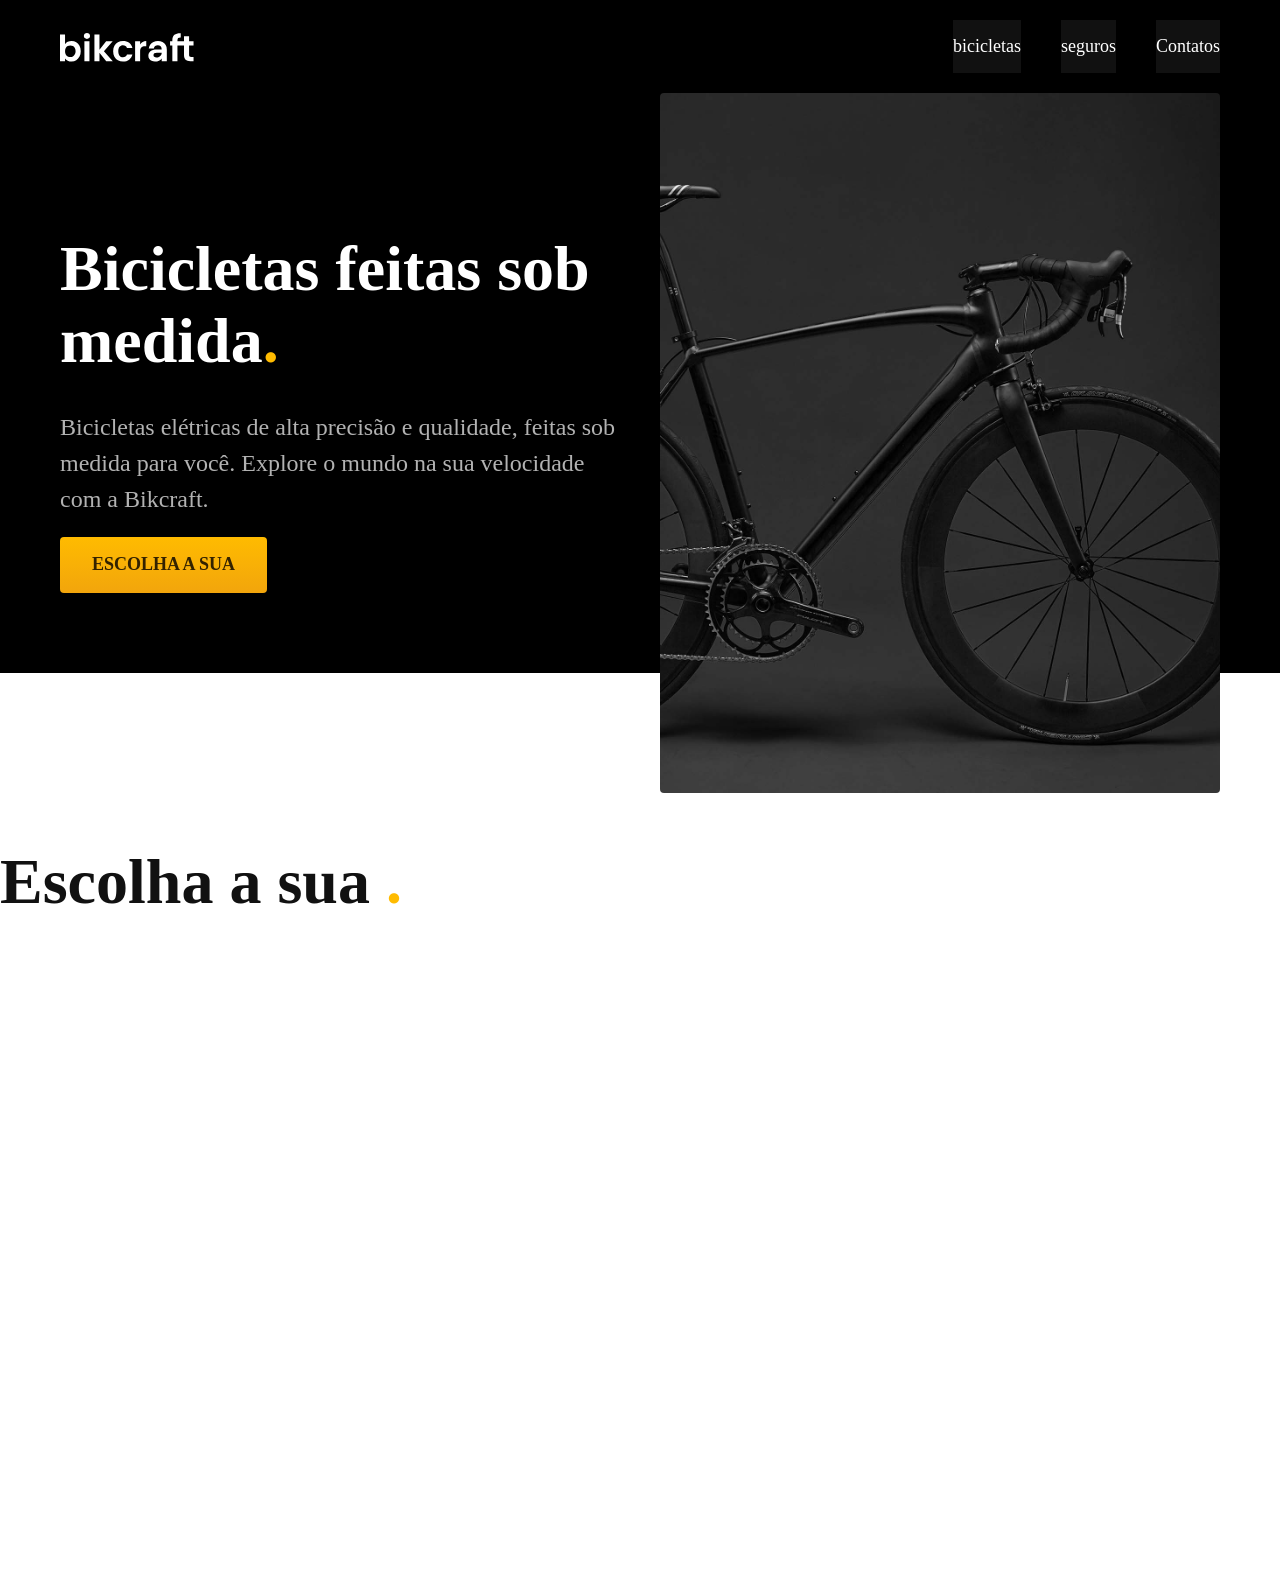
==== HTML&CSS-Completo/index.html @ c4b8f2e1 "adicionando Todas as cores no cores.css" ====
<!DOCTYPE html>
<html lang="en">

<head>
  <meta charset="UTF-8">
  <meta http-equiv="X-UA-Compatible" content="IE=edge">
  <meta name="viewport" content="width=device-width, initial-scale=1.0">


  <link rel="stylesheet" href="./Css/style.css">


  <!-- <link rel="preconnect" href="https://fonts.googleapis.com">
  <link rel="preconnect" href="https://fonts.gstatic.com" crossorigin>
  <link href="https://fonts.googleapis.com/css2?family=Poppins:wght@400;600&family=Roboto:wght@400;500&display=swap" rel="stylesheet"> -->

  <title>Bickraft</title>

</head>

<body>
  <header class="header-bg">
    <div class="header">
      <a href="./">
        <img src="./img/bikcraft.svg" alt="Bickraft">
      </a>
      <nav aria-label="primaria">
        <ul class="header-menu cor-0">
          <li><a href="./bicicletas.html">bicicletas</a></li>
          <li><a href="./seguros.html">seguros</a></li>
          <li><a href="./contato.html">Contatos</a></li>
        </ul>
      </nav>
    </div>
  </header>

  <main class="introducao-bg">
    <div class="introducao">
      <div class="introducao-conteudo">
        <h1 class="texto-grande cor-0">Bicicletas feitas sob medida<span class="cor-p1">.</span></h1>
        <p class="texto-medio cor-5">Bicicletas elétricas de alta precisão e qualidade, feitas sob medida para você. Explore o mundo na sua velocidade com a Bikcraft.</p>
        <a class="botao" href="./bicicletas.html"> Escolha a sua</a>
      </div>
      <div>
        <img src="./img/fotos/introducao.jpg" alt="bicicleta elétrica preta.">
      </div>
    </div>

  </main>

  <h2 class="texto-grande">Escolha a sua <span class="cor-p1">.</span></h2>
</body>

</html>
---- HTML&CSS-Completo/Css/style.css ----
@import "./global/global.css";
@import "./ultilidades/tipografia.css";
@import "./ultilidades/cores.css";


          /* header  */
@import "./global/header.css";

          /* ultilidade  */
@import "./ultilidades/componentes.css";

            /* home */
@import "./home/introducao.css";
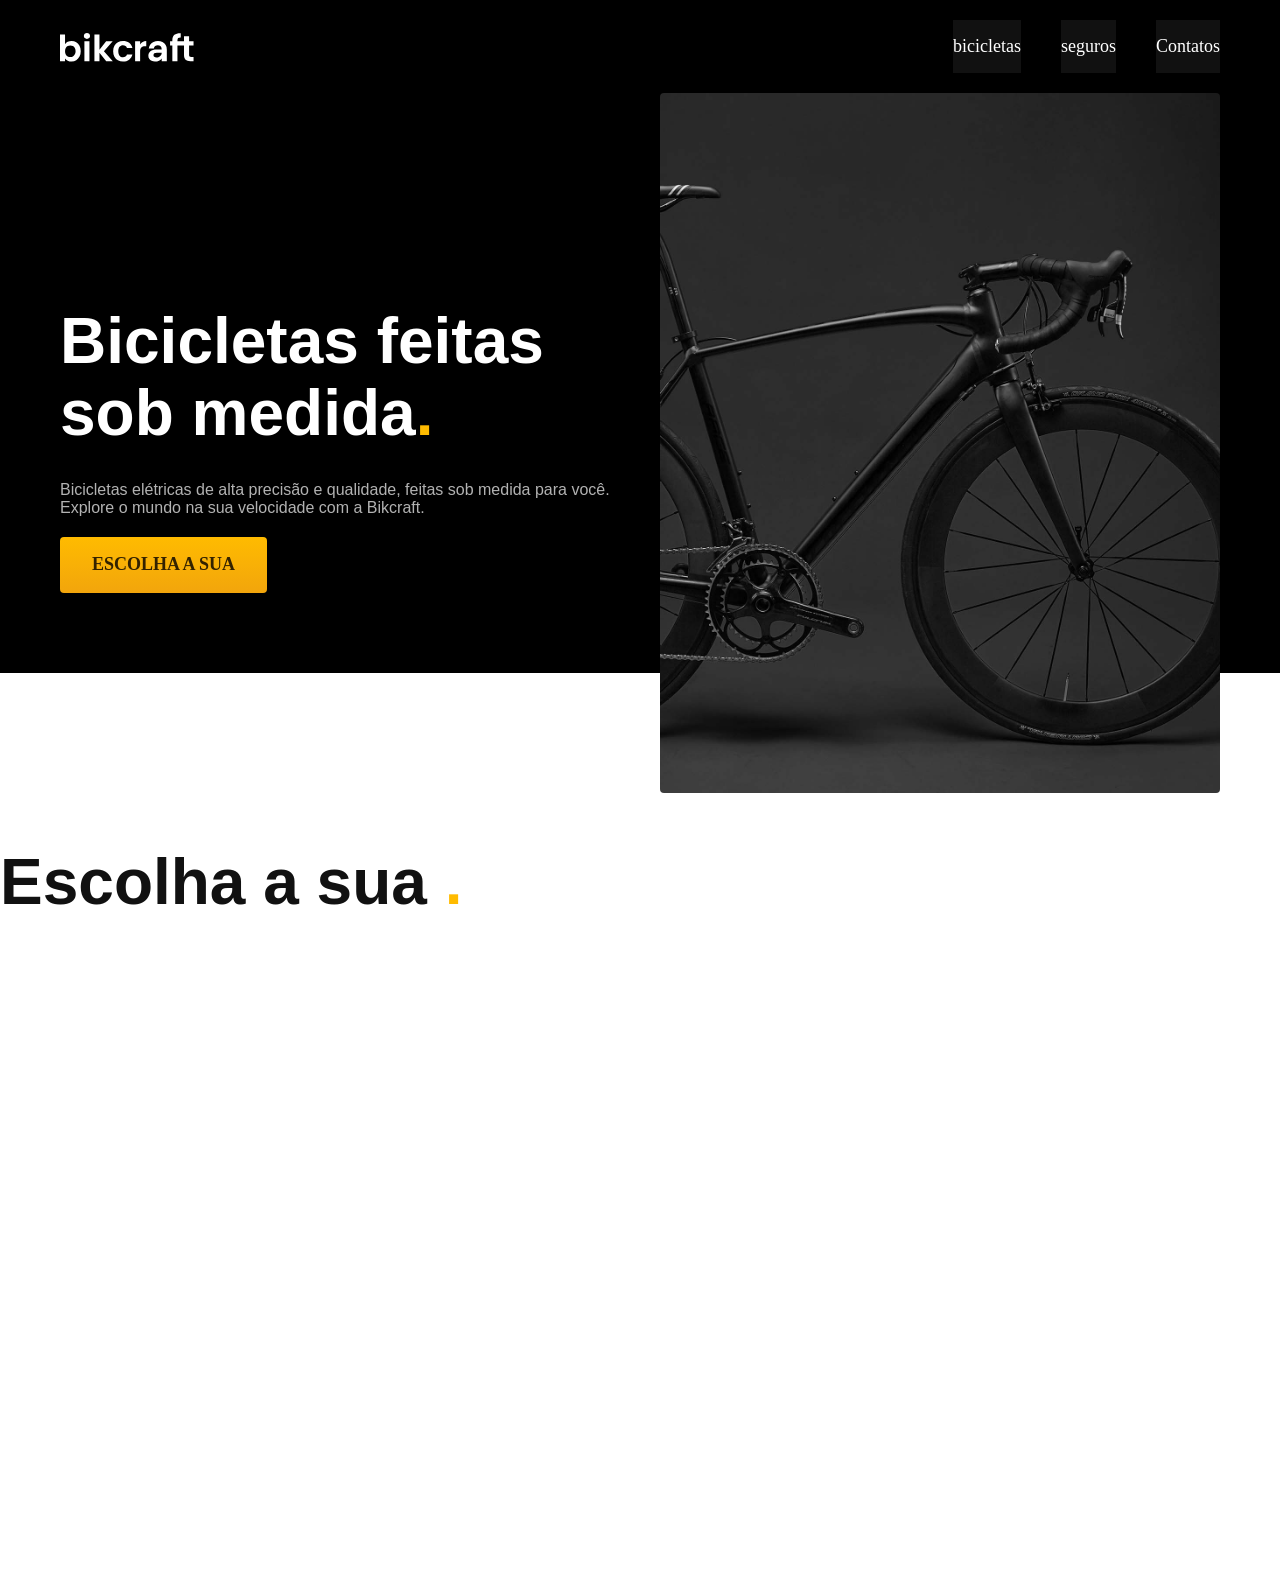
==== commit d42d18b0: "adicionando todos as tipografias ao tipografia.css" ====
--- a/HTML&CSS-Completo/index.html
+++ b/HTML&CSS-Completo/index.html
@@ -37,7 +37,7 @@
   <main class="introducao-bg">
     <div class="introducao">
       <div class="introducao-conteudo">
-        <h1 class="texto-grande cor-0">Bicicletas feitas sob medida<span class="cor-p1">.</span></h1>
+        <h1 class="font-1-xxl cor-0">Bicicletas feitas sob medida<span class="cor-p1">.</span></h1>
         <p class="texto-medio cor-5">Bicicletas elétricas de alta precisão e qualidade, feitas sob medida para você. Explore o mundo na sua velocidade com a Bikcraft.</p>
         <a class="botao" href="./bicicletas.html"> Escolha a sua</a>
       </div>
@@ -48,7 +48,7 @@
 
   </main>
 
-  <h2 class="texto-grande">Escolha a sua <span class="cor-p1">.</span></h2>
+  <h2 class="font-1-xxl">Escolha a sua <span class="cor-p1">.</span></h2>
 </body>
 
 </html>
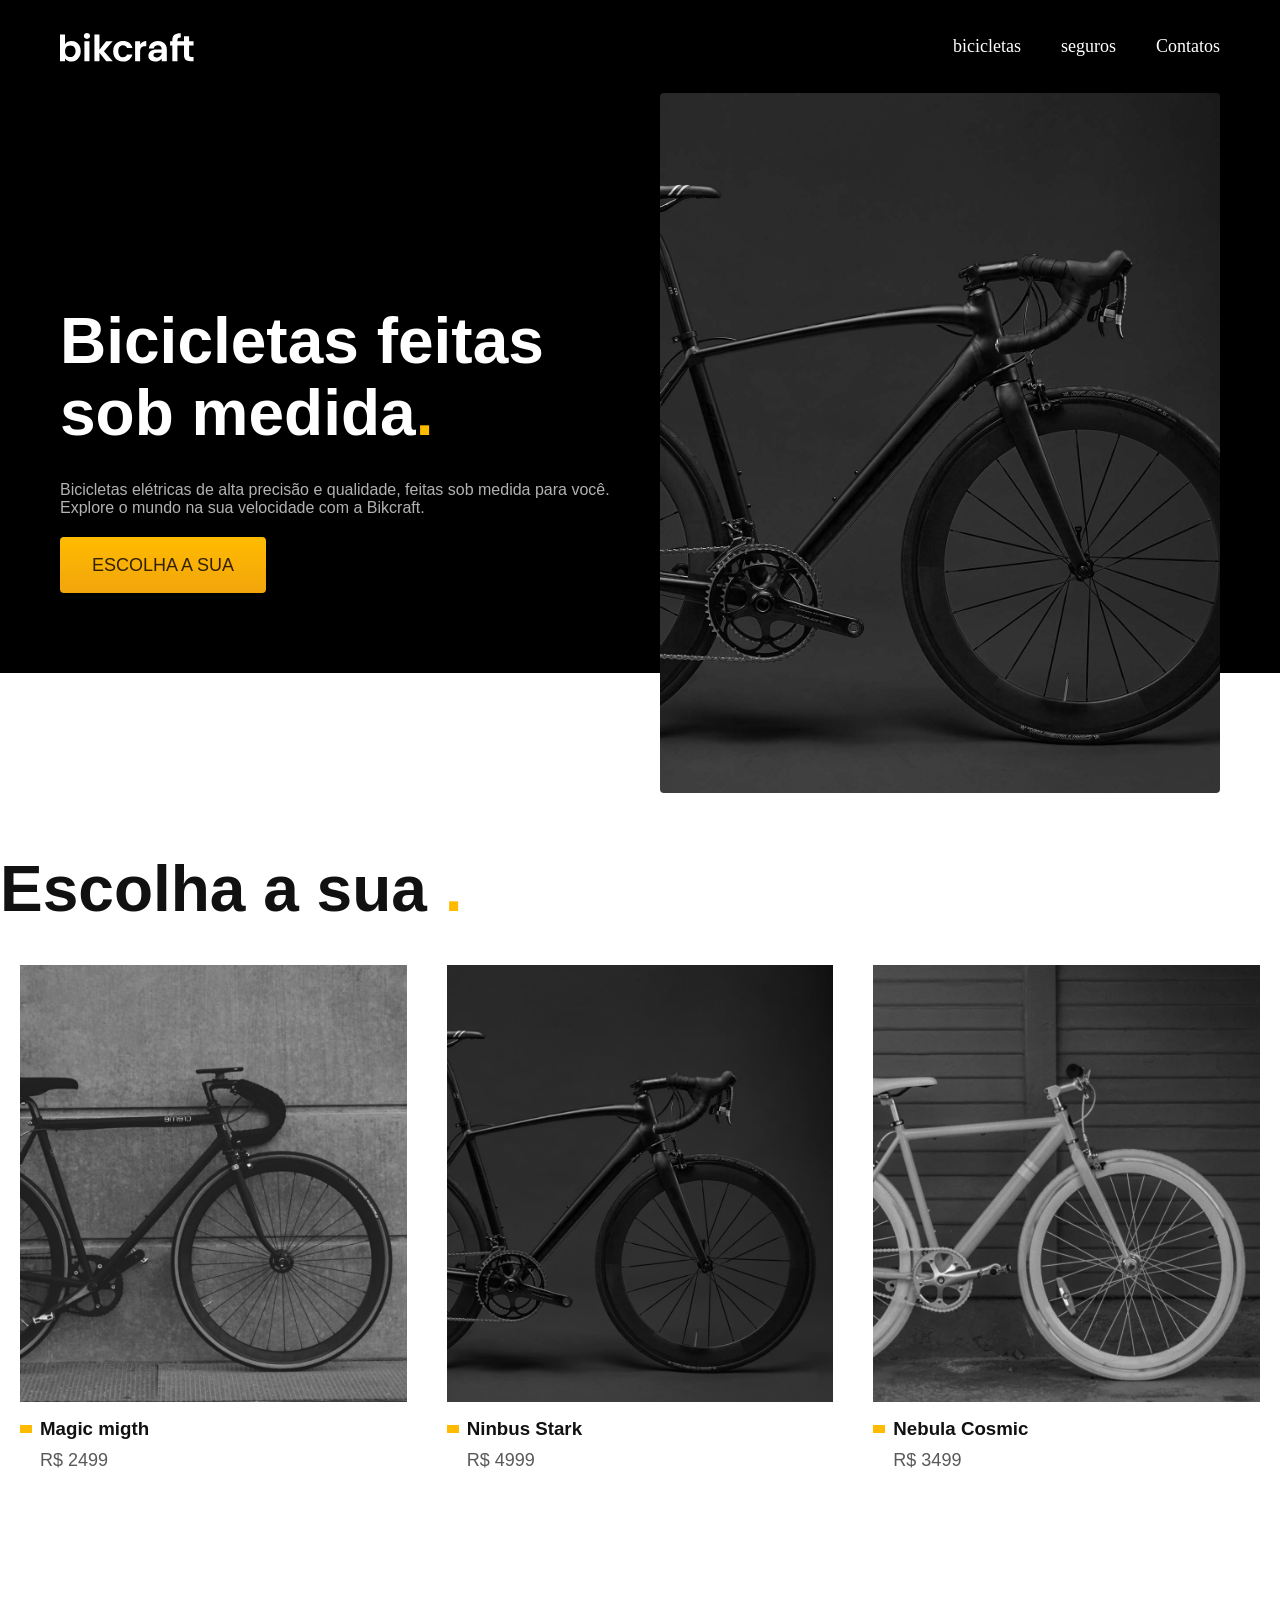
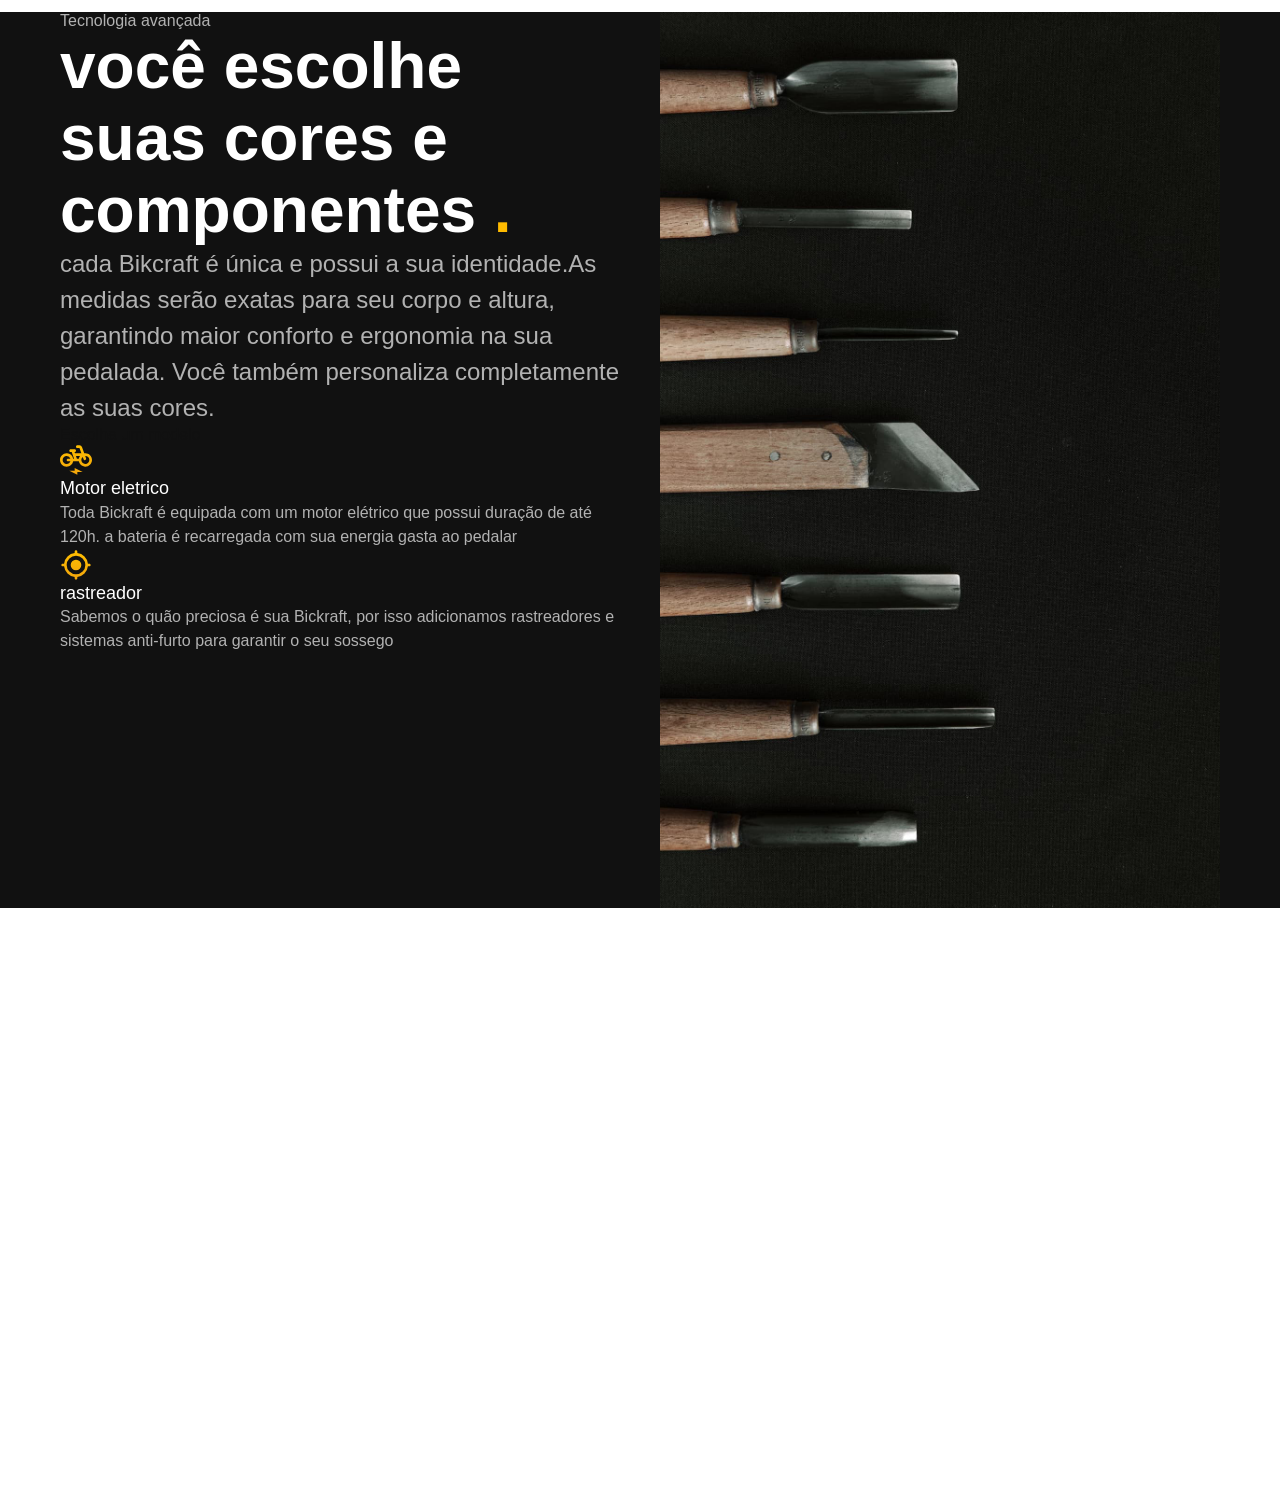
==== commit b5d1b33c: "terminando aula 1014" ====
--- a/HTML&CSS-Completo/index.html
+++ b/HTML&CSS-Completo/index.html
@@ -20,7 +20,7 @@
 
 <body>
   <header class="header-bg">
-    <div class="header">
+    <div class="header container">
       <a href="./">
         <img src="./img/bikcraft.svg" alt="Bickraft">
       </a>
@@ -35,7 +35,7 @@
   </header>
 
   <main class="introducao-bg">
-    <div class="introducao">
+    <div class="introducao conatainer">
       <div class="introducao-conteudo">
         <h1 class="font-1-xxl cor-0">Bicicletas feitas sob medida<span class="cor-p1">.</span></h1>
         <p class="texto-medio cor-5">Bicicletas elétricas de alta precisão e qualidade, feitas sob medida para você. Explore o mundo na sua velocidade com a Bikcraft.</p>
@@ -45,10 +45,61 @@
         <img src="./img/fotos/introducao.jpg" alt="bicicleta elétrica preta.">
       </div>
     </div>
-
   </main>
 
-  <h2 class="font-1-xxl">Escolha a sua <span class="cor-p1">.</span></h2>
+
+  <article class="bicicletas-lista">
+    <h2 class="cantainer font-1-xxl ">Escolha a sua <span class="cor-p1">.</span></h2>
+
+    <ul>
+      <li>
+        <a href="./bicicletas/magic.html">
+          <img src="./img/bicicletas/magic-home.jpg" alt="bicicleta preta">
+          <h3 class="font-1--xl">Magic migth</h3>
+          <span class="font-2-m cor-8">R$ 2499</span>
+        </a>
+      </li>
+      <li>
+        <a href="./bicicletas/nimbus.html">
+          <img src="./img/bicicletas/nimbus-home.jpg" alt="bicicleta preta">
+          <h3 class="font-1--xl">Ninbus Stark</h3>
+          <span class="font-2-m cor-8">R$ 4999</span>
+        </a>
+      </li>
+      <li>
+        <a href="./bicicletas/nebula.html">
+          <img src="./img/bicicletas/nebula-home.jpg" alt="bicicleta preta">
+          <h3 class="font-1--xl">Nebula Cosmic</h3>
+          <span class="font-2-m cor-8">R$ 3499</span>
+        </a>
+      </li>
+    </ul>
+  </article>
+
+  <article class="tecnologia-bg">
+    <div class="tecnologia container">
+      <div class="tecnologia-conteudo">
+        <span class="font-2-1-b cor-5">Tecnologia avançada</span>
+        <h2 class="font-1-xxl cor-0">você escolhe suas cores e componentes <span class="cor-p1">.</span></h2>
+        <p class="font-2-l cor-5">cada Bikcraft é única e possui a sua identidade.As medidas serão exatas para seu corpo e altura, garantindo maior conforto e ergonomia na sua pedalada. Você também personaliza completamente as suas cores.</p>
+        <a class="link" href="./biciletas.html">Escolha um modelo</a>
+        <div>
+          <img src="./img/icones/eletrica.svg" alt="">
+          <h3 class="font-1-m cor-0">Motor eletrico</h3>
+          <p class="font-2-s cor-5">Toda Bickraft é equipada com um motor elétrico que possui duração de até 120h. a bateria é recarregada com sua energia gasta ao pedalar</p>
+        </div>
+        <div>
+          <img src="./img/icones/rastreador.svg" alt="">
+          <h3 class="font-1-m cor-0">rastreador</h3>
+          <p class="font-2-s cor-5">Sabemos o quão preciosa é sua Bickraft, por isso adicionamos rastreadores e sistemas anti-furto para garantir o seu sossego</p>
+        </div>
+
+      </div>
+      <div class="tecnologia-imagem">
+        <img src="./img/fotos/tecnologia.jpg" alt="">
+      </div>
+    </div>
+  </article>
 </body>
 
 </html>
--- a/HTML&CSS-Completo/Css/style.css
+++ b/HTML&CSS-Completo/Css/style.css
@@ -11,4 +11,10 @@
 
             /* home */
 @import "./home/introducao.css";
+            /* home */
+@import "./home/tecnologia.css";
 
+            /* bicicletas */
+@import "./bicicletas/bicicleta-lista.css";
+
+
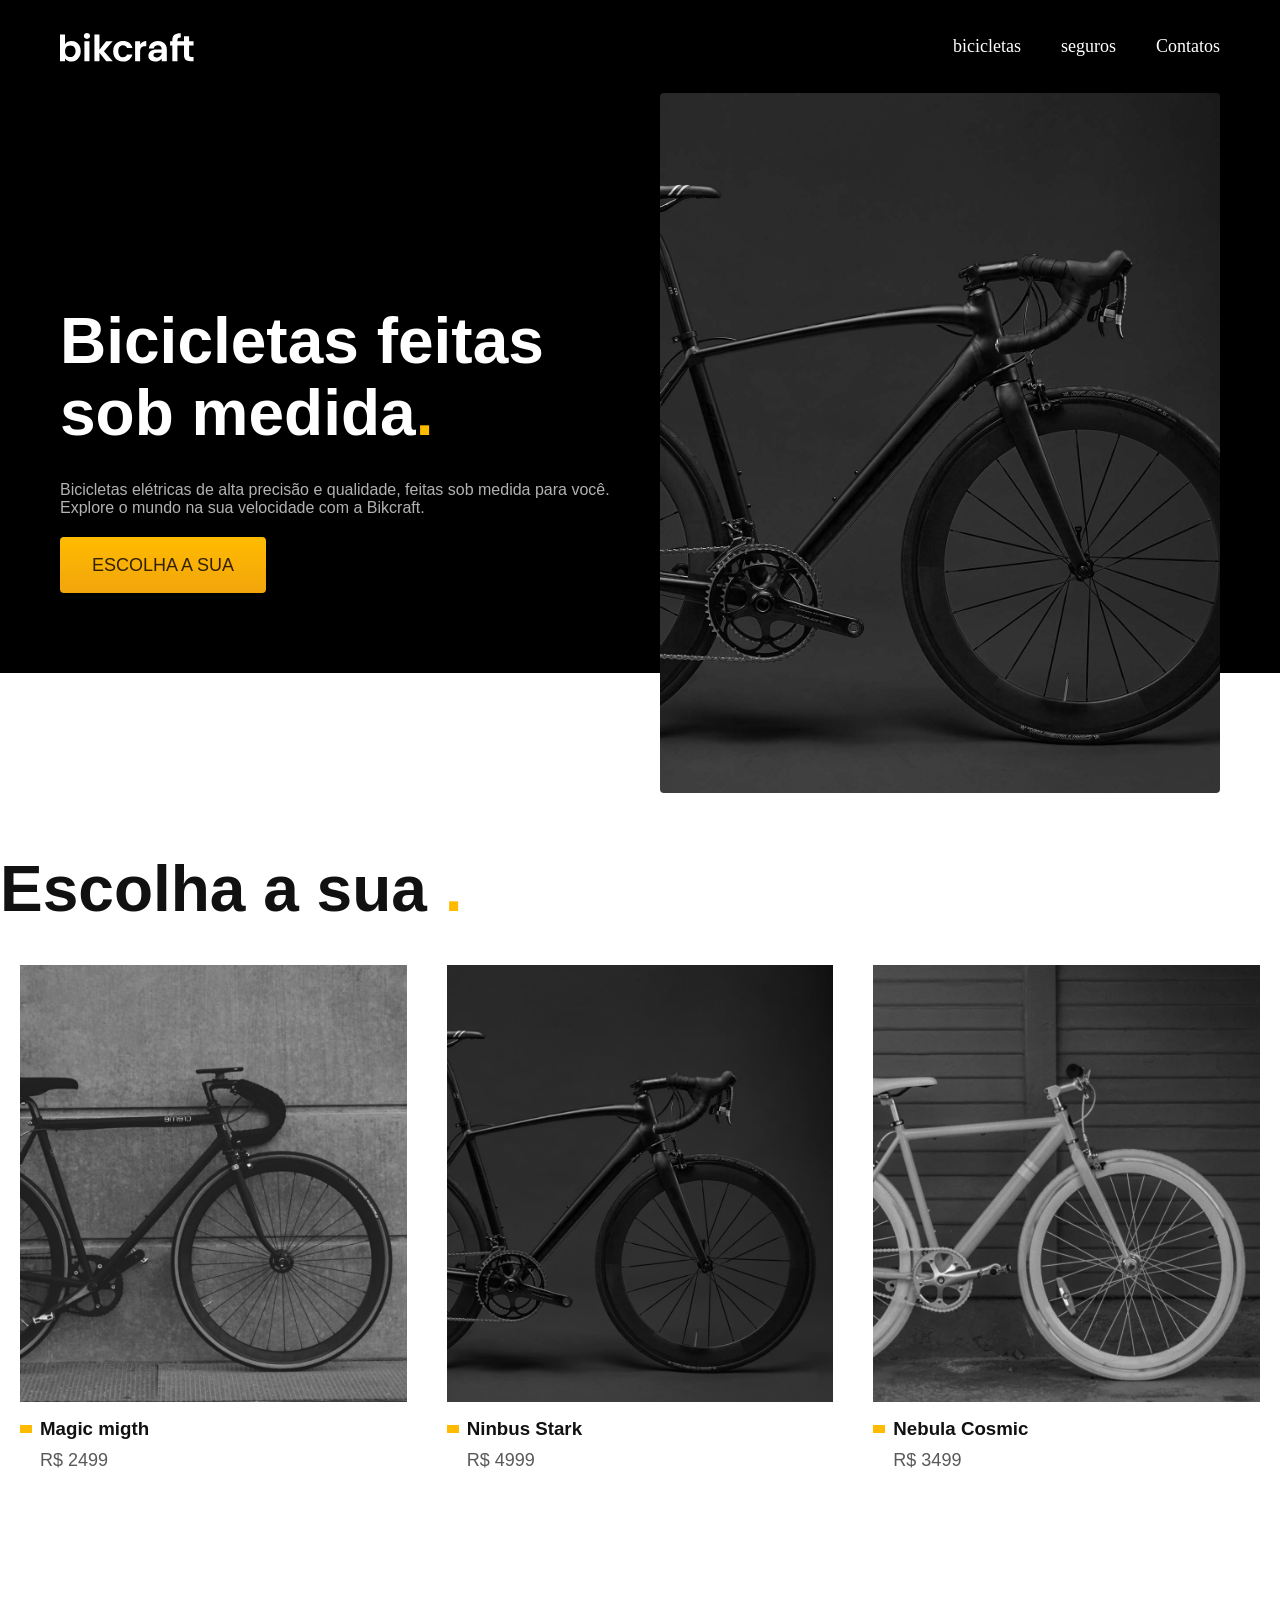
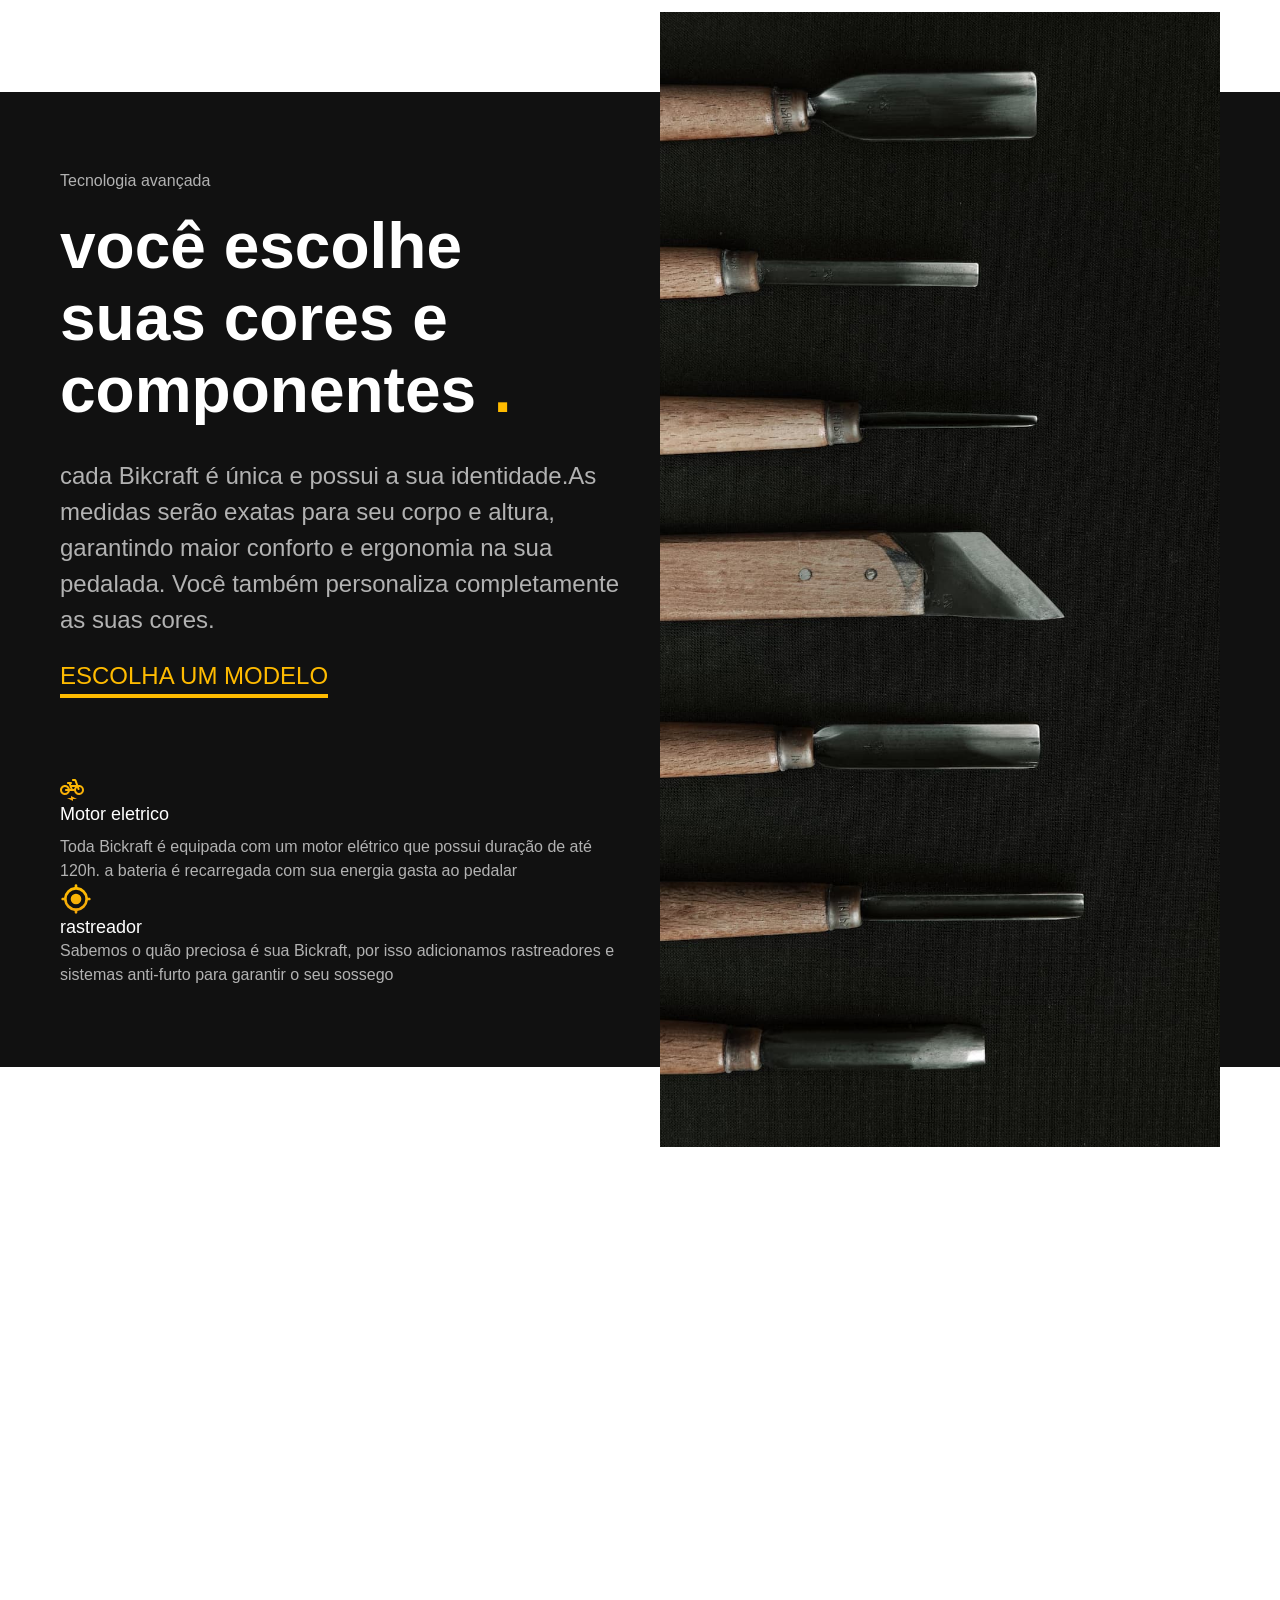
==== commit 8d82677d: "finalizando aula 1014" ====
--- a/HTML&CSS-Completo/index.html
+++ b/HTML&CSS-Completo/index.html
@@ -83,10 +83,12 @@
         <h2 class="font-1-xxl cor-0">você escolhe suas cores e componentes <span class="cor-p1">.</span></h2>
         <p class="font-2-l cor-5">cada Bikcraft é única e possui a sua identidade.As medidas serão exatas para seu corpo e altura, garantindo maior conforto e ergonomia na sua pedalada. Você também personaliza completamente as suas cores.</p>
         <a class="link" href="./biciletas.html">Escolha um modelo</a>
-        <div>
-          <img src="./img/icones/eletrica.svg" alt="">
-          <h3 class="font-1-m cor-0">Motor eletrico</h3>
-          <p class="font-2-s cor-5">Toda Bickraft é equipada com um motor elétrico que possui duração de até 120h. a bateria é recarregada com sua energia gasta ao pedalar</p>
+        <div class="tecnologia-vantagens">
+          <div>
+            <img src="./img/icones/eletrica.svg" alt="">
+            <h3 class="font-1-m cor-0">Motor eletrico</h3>
+            <p class="font-2-s cor-5">Toda Bickraft é equipada com um motor elétrico que possui duração de até 120h. a bateria é recarregada com sua energia gasta ao pedalar</p>
+          </div>
         </div>
         <div>
           <img src="./img/icones/rastreador.svg" alt="">
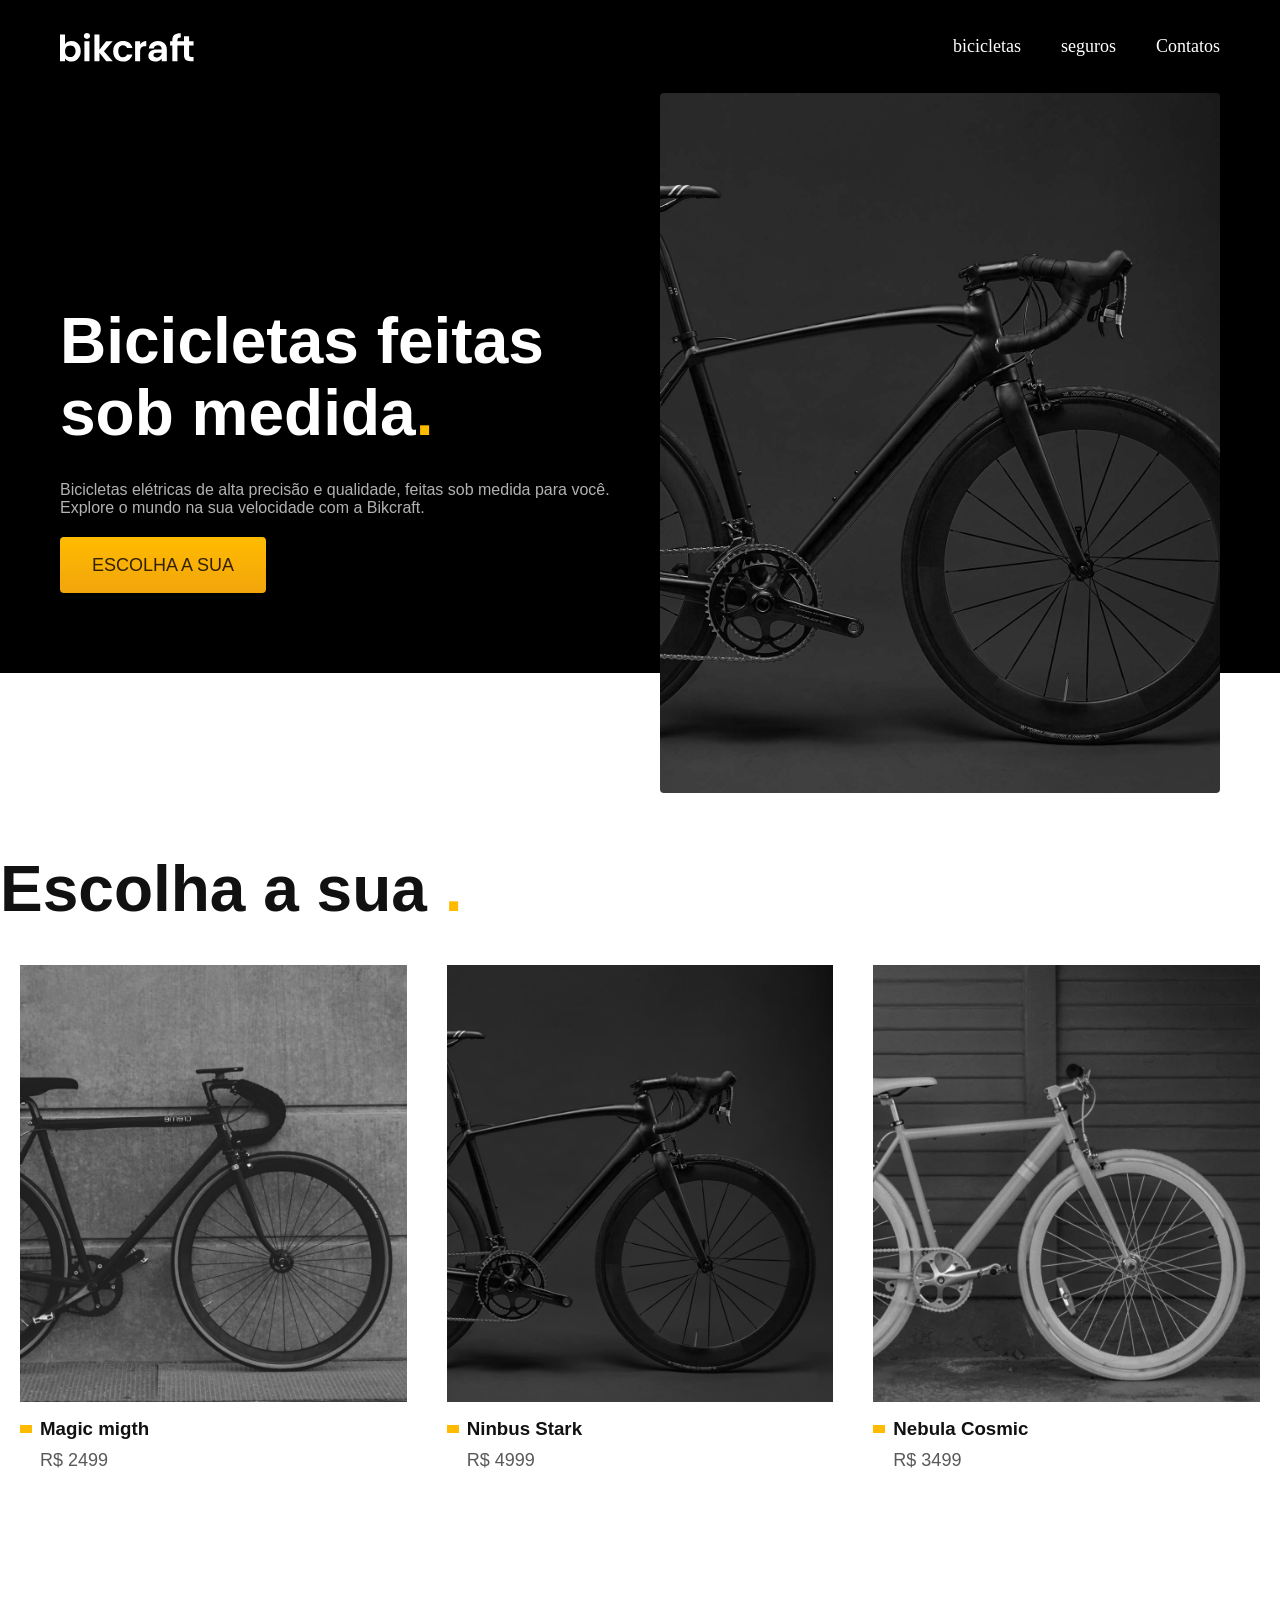
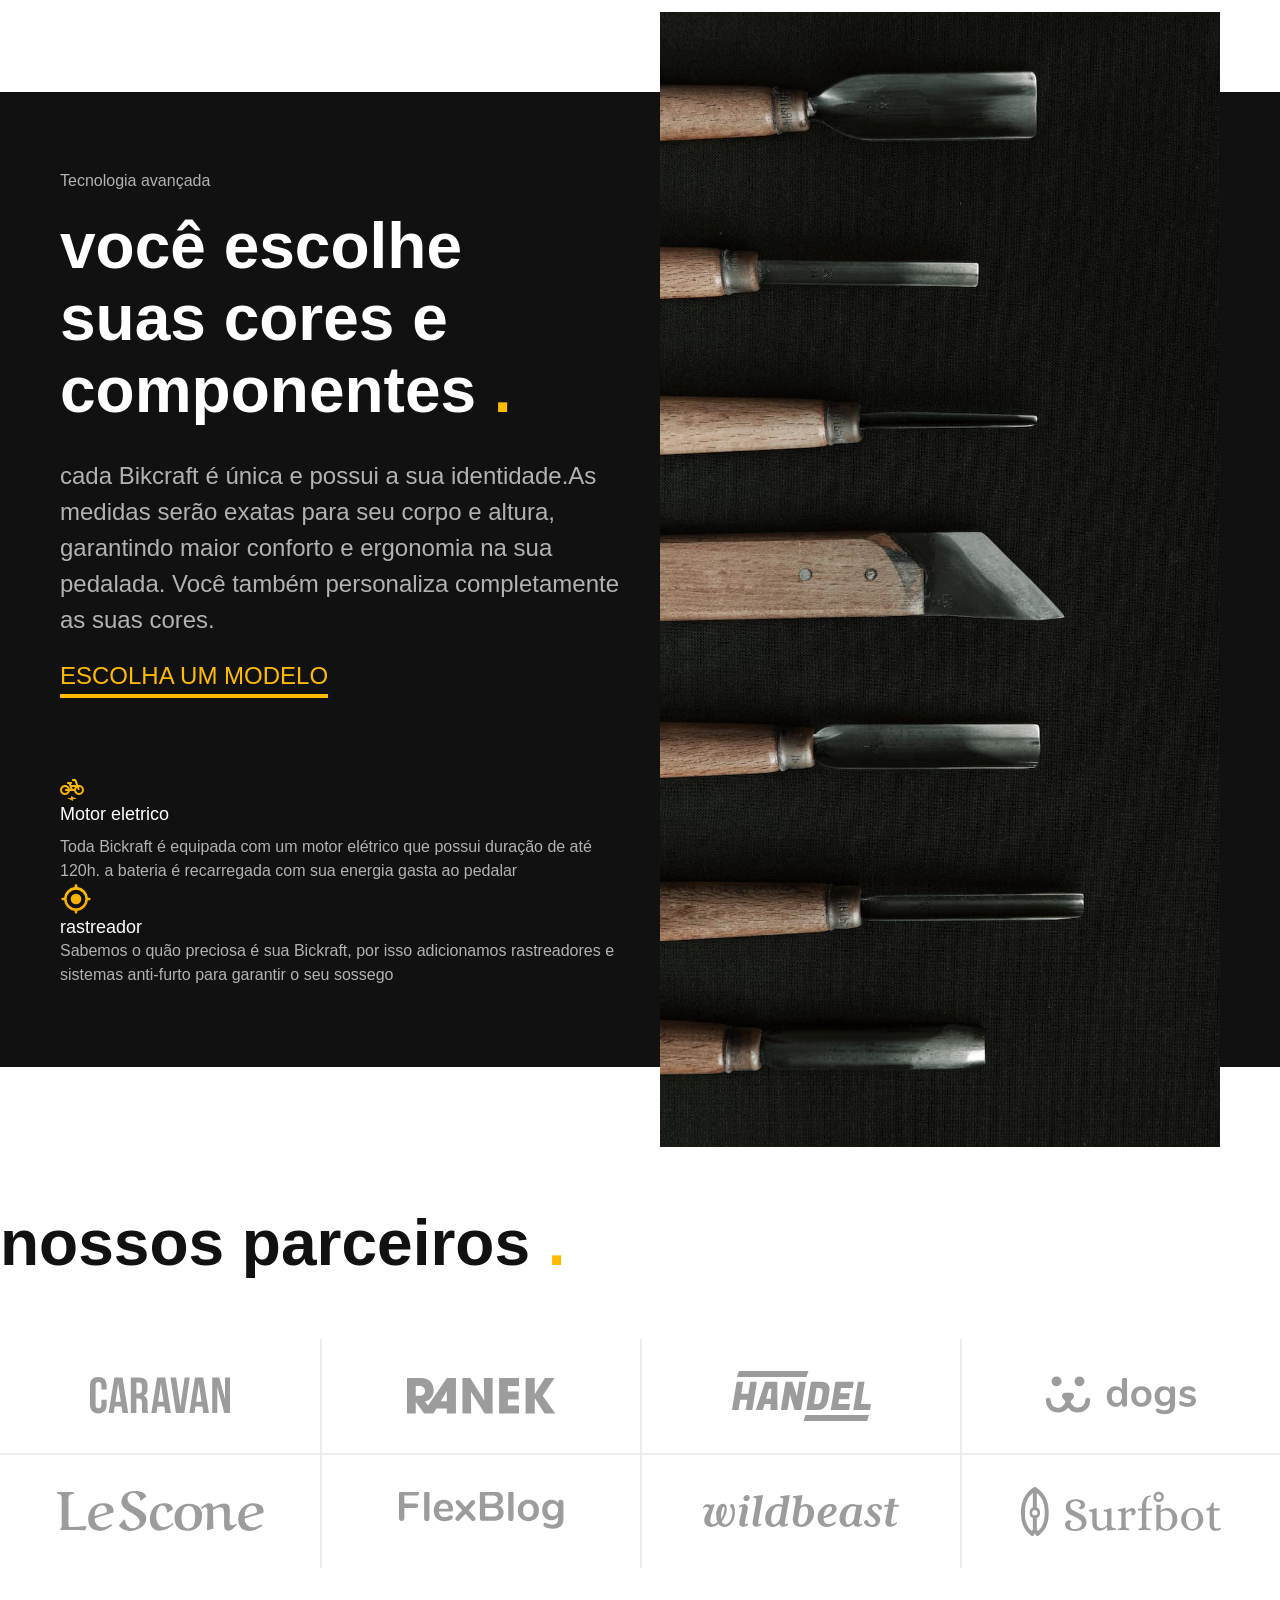
==== commit 2352f9a1: "finalizando aula" ====
--- a/HTML&CSS-Completo/index.html
+++ b/HTML&CSS-Completo/index.html
@@ -102,6 +102,19 @@
       </div>
     </div>
   </article>
+  <section class="parceiros" aria-label="Nossos Parceiros">
+    <h2 class="cantainer font-1-xxl ">nossos parceiros <span class="cor-p1">.</span></h2>
+    <ul>
+      <li><img src="./img/parceiros/caravan.svg" alt=""></li>
+      <li><img src="./img/parceiros/ranek.svg" alt=""></li>
+      <li><img src="./img/parceiros/handel.svg" alt=""></li>
+      <li><img src="./img/parceiros/dogs.svg" alt=""></li>
+      <li><img src="./img/parceiros/lescone.svg" alt=""></li>
+      <li><img src="./img/parceiros/flexblog.svg" alt=""></li>
+      <li><img src="./img/parceiros/wildbeast.svg" alt=""></li>
+      <li><img src="./img/parceiros/surfbot.svg" alt=""></li>
+    </ul>
+  </section>
 </body>
 
 </html>
--- a/HTML&CSS-Completo/Css/style.css
+++ b/HTML&CSS-Completo/Css/style.css
@@ -11,8 +11,8 @@
 
             /* home */
 @import "./home/introducao.css";
-            /* home */
 @import "./home/tecnologia.css";
+@import "./home/parceiros.css";
 
             /* bicicletas */
 @import "./bicicletas/bicicleta-lista.css";
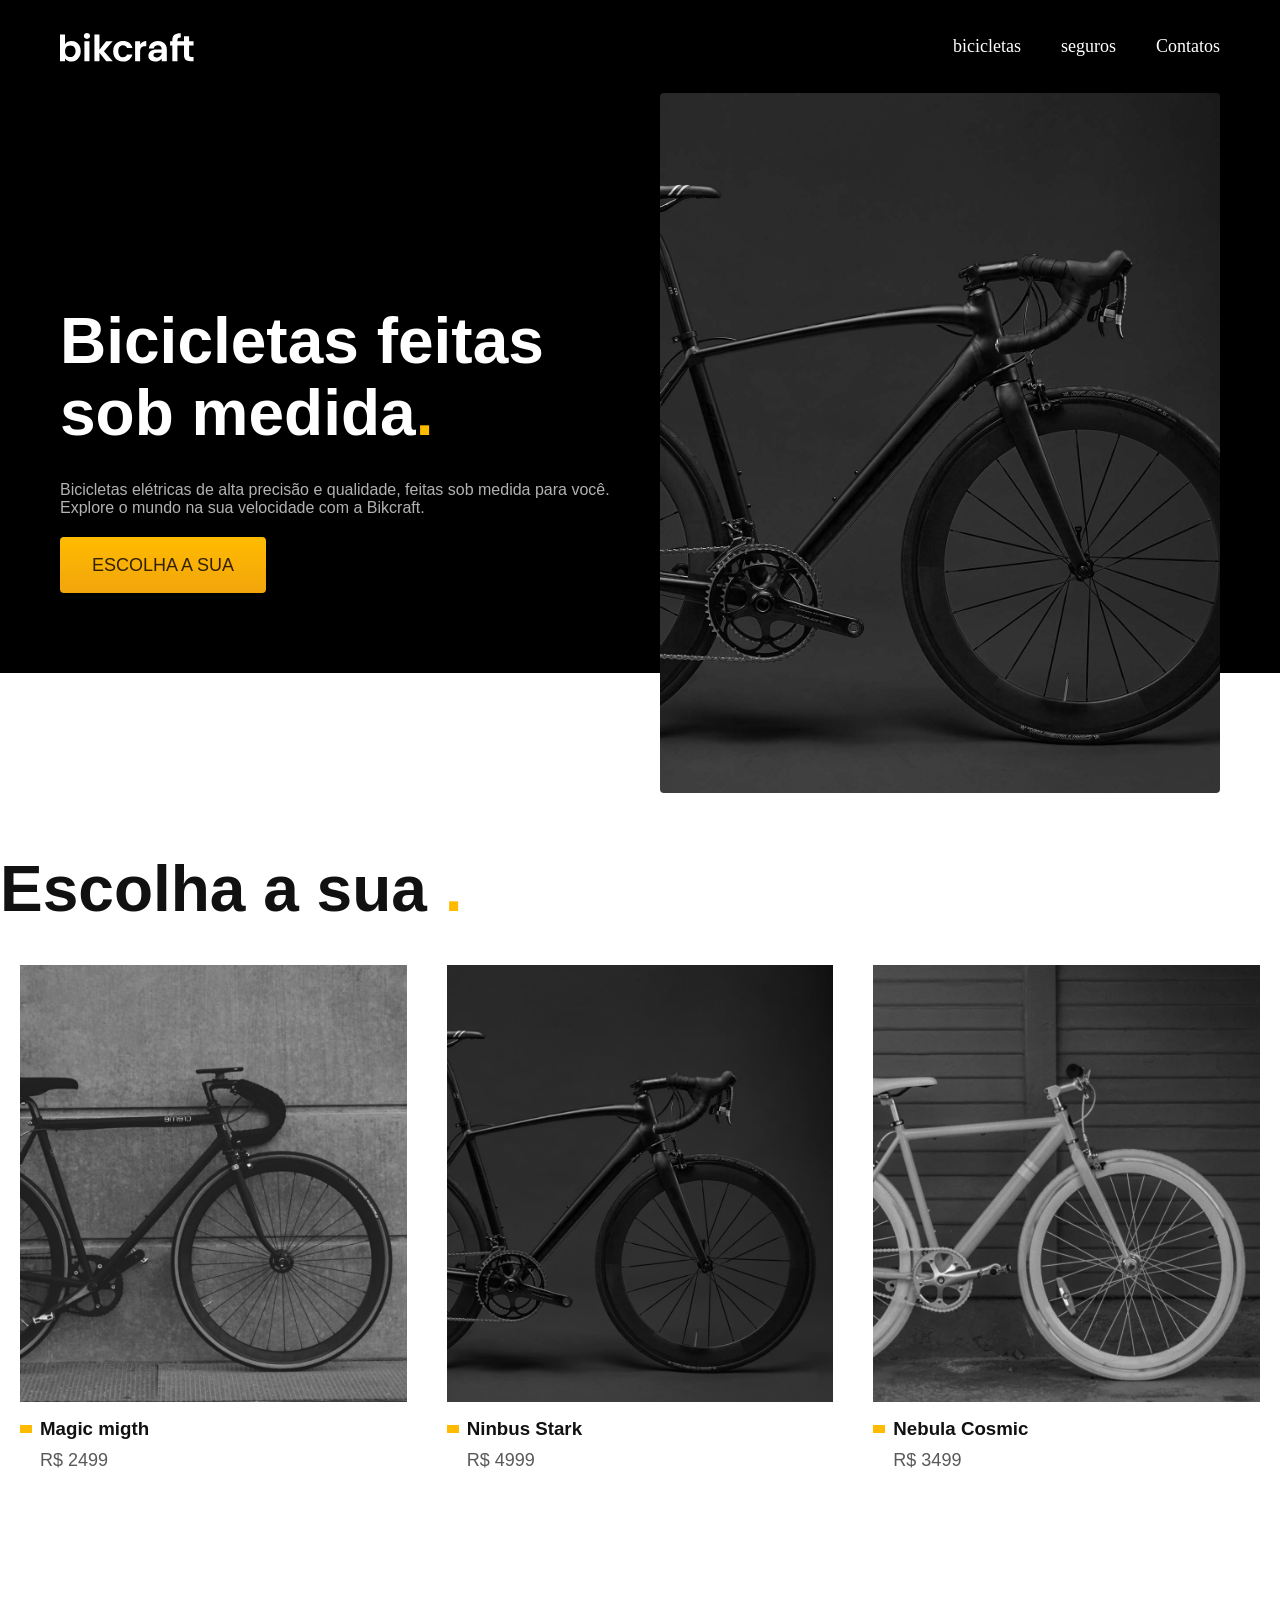
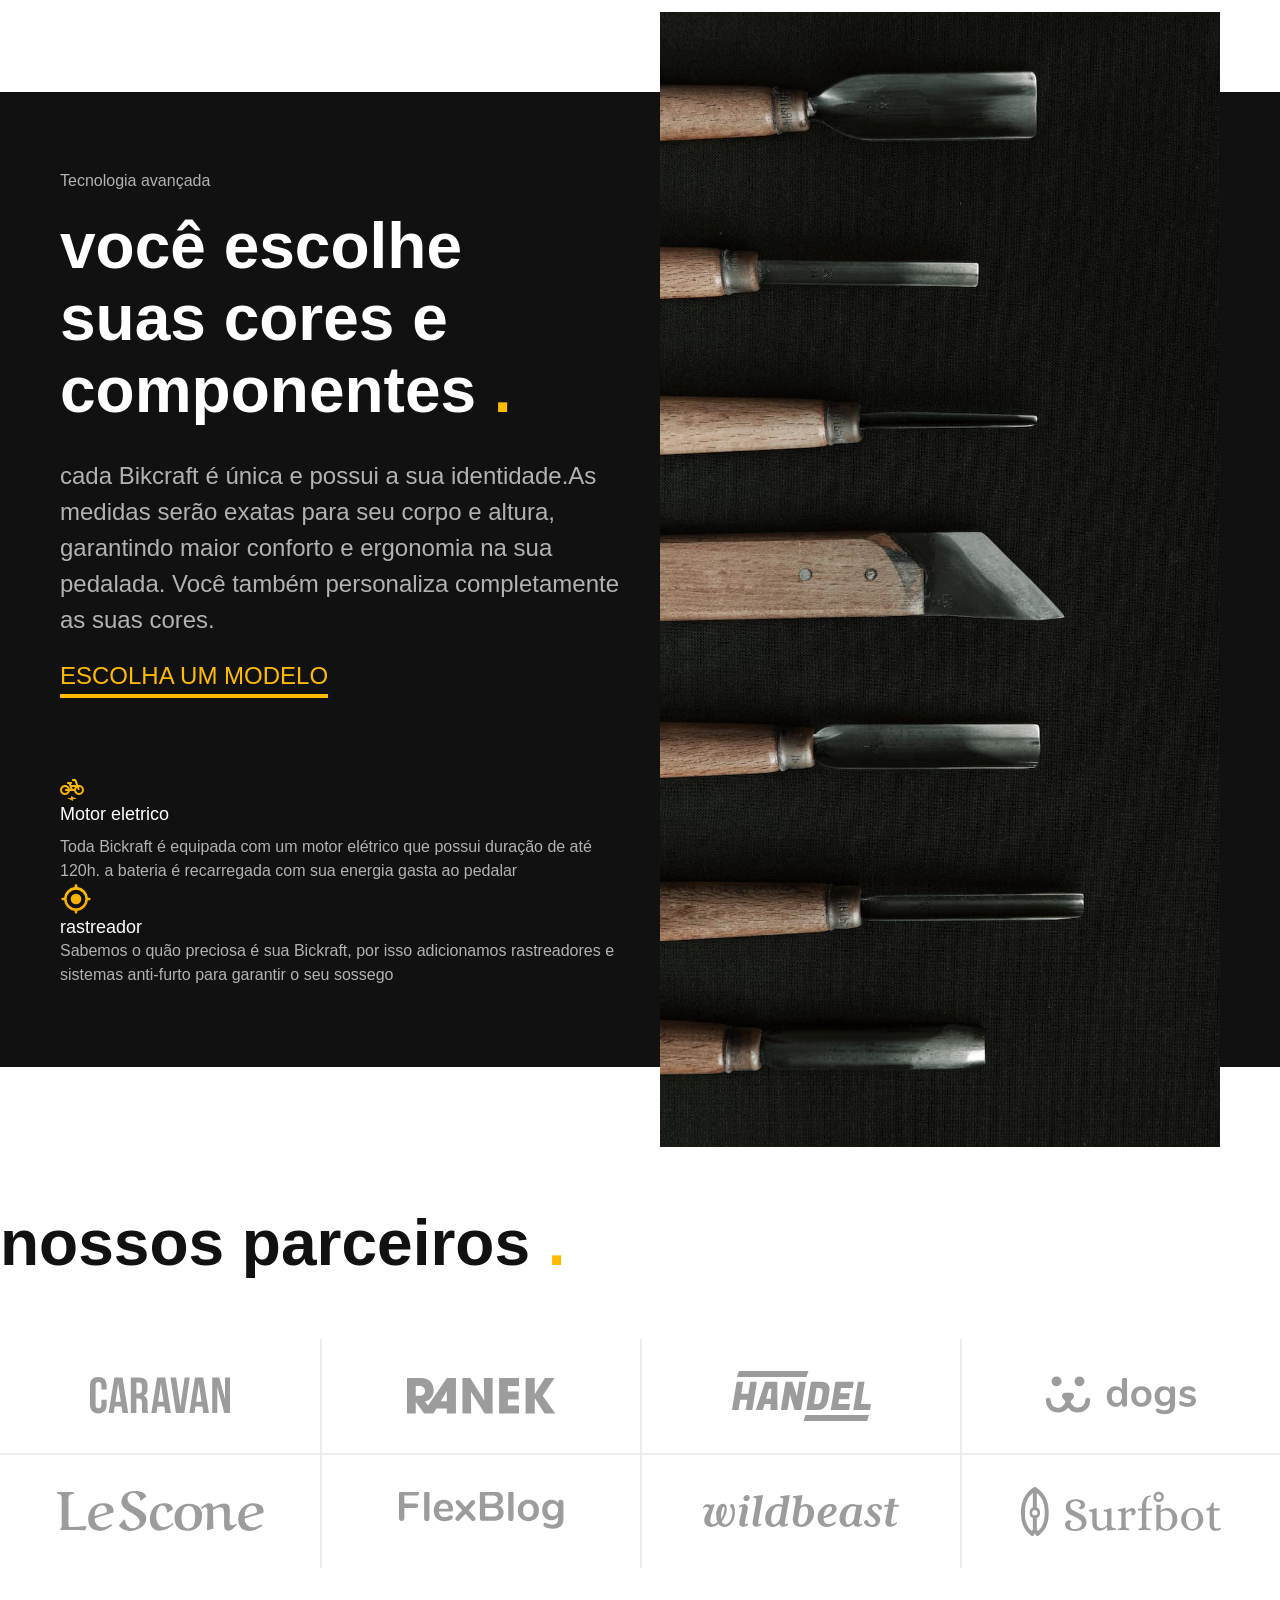
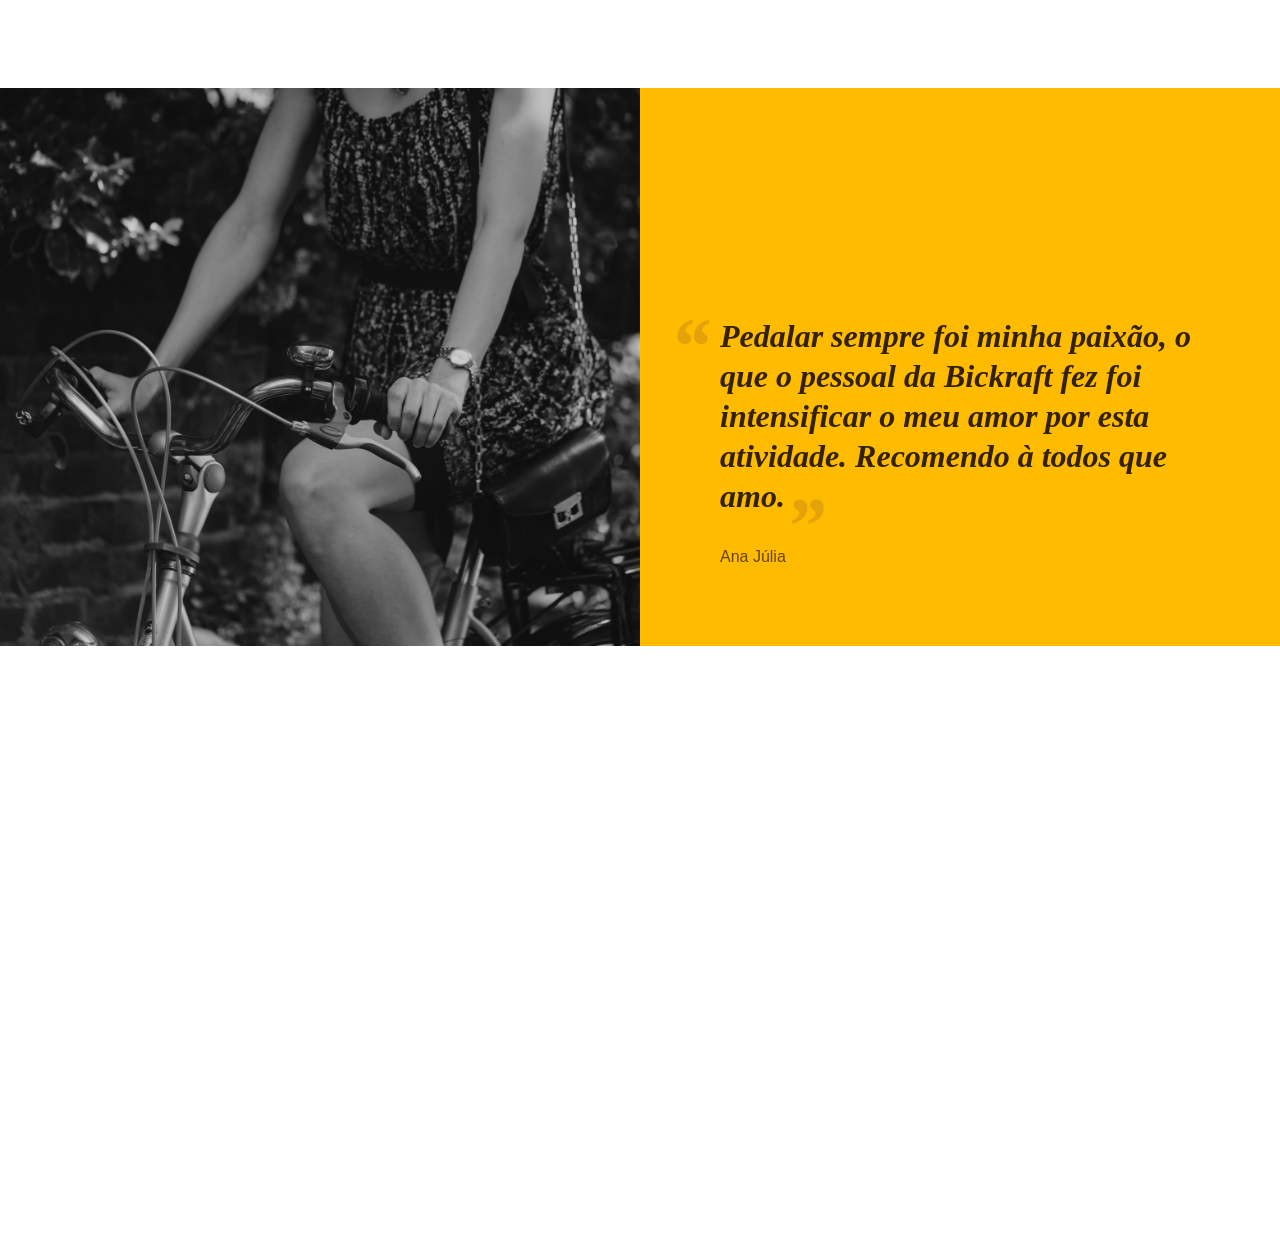
==== commit 110fa517: "finalizando aula 1016" ====
--- a/HTML&CSS-Completo/index.html
+++ b/HTML&CSS-Completo/index.html
@@ -9,10 +9,12 @@
 
   <link rel="stylesheet" href="./Css/style.css">
 
-
   <!-- <link rel="preconnect" href="https://fonts.googleapis.com">
   <link rel="preconnect" href="https://fonts.gstatic.com" crossorigin>
-  <link href="https://fonts.googleapis.com/css2?family=Poppins:wght@400;600&family=Roboto:wght@400;500&display=swap" rel="stylesheet"> -->
+  <link href="https://fonts.googleapis.com/css2?family=Poppins:wght@400;600&family=Roboto:wght@400;500&display=swap" rel="stylesheet">
+  <link rel="preconnect" href="https://fonts.googleapis.com">
+  <link rel="preconnect" href="https://fonts.gstatic.com" crossorigin>
+  <link href="https://fonts.googleapis.com/css2?family=Merriweather:ital,wght@1,900&family=Poppins:wght@400;600&family=Roboto:wght@400;500&display=swap" rel="stylesheet"> -->
 
   <title>Bickraft</title>
 
@@ -115,6 +117,18 @@
       <li><img src="./img/parceiros/surfbot.svg" alt=""></li>
     </ul>
   </section>
+  <section class="depoimento" aria-label="Depoimento">
+    <div>
+      <img src="./img/fotos/depoimento.jpg" alt="Pessoa pedalando uma bicicleta Bickraft">
+    </div>
+    <div class="depoimento-conteudo">
+      <blockquote class="font-1-xl cor-p5">
+        <p>Pedalar sempre foi minha paixão, o que o pessoal da Bickraft fez foi intensificar o meu amor por esta atividade. Recomendo à todos que amo.</p>
+      </blockquote>
+      <span class="font-1-m=b cor-p4">Ana Júlia</span>
+
+    </div>
+  </section>
 </body>
 
 </html>
--- a/HTML&CSS-Completo/Css/style.css
+++ b/HTML&CSS-Completo/Css/style.css
@@ -13,6 +13,7 @@
 @import "./home/introducao.css";
 @import "./home/tecnologia.css";
 @import "./home/parceiros.css";
+@import "./home/depoimento.css";
 
             /* bicicletas */
 @import "./bicicletas/bicicleta-lista.css";
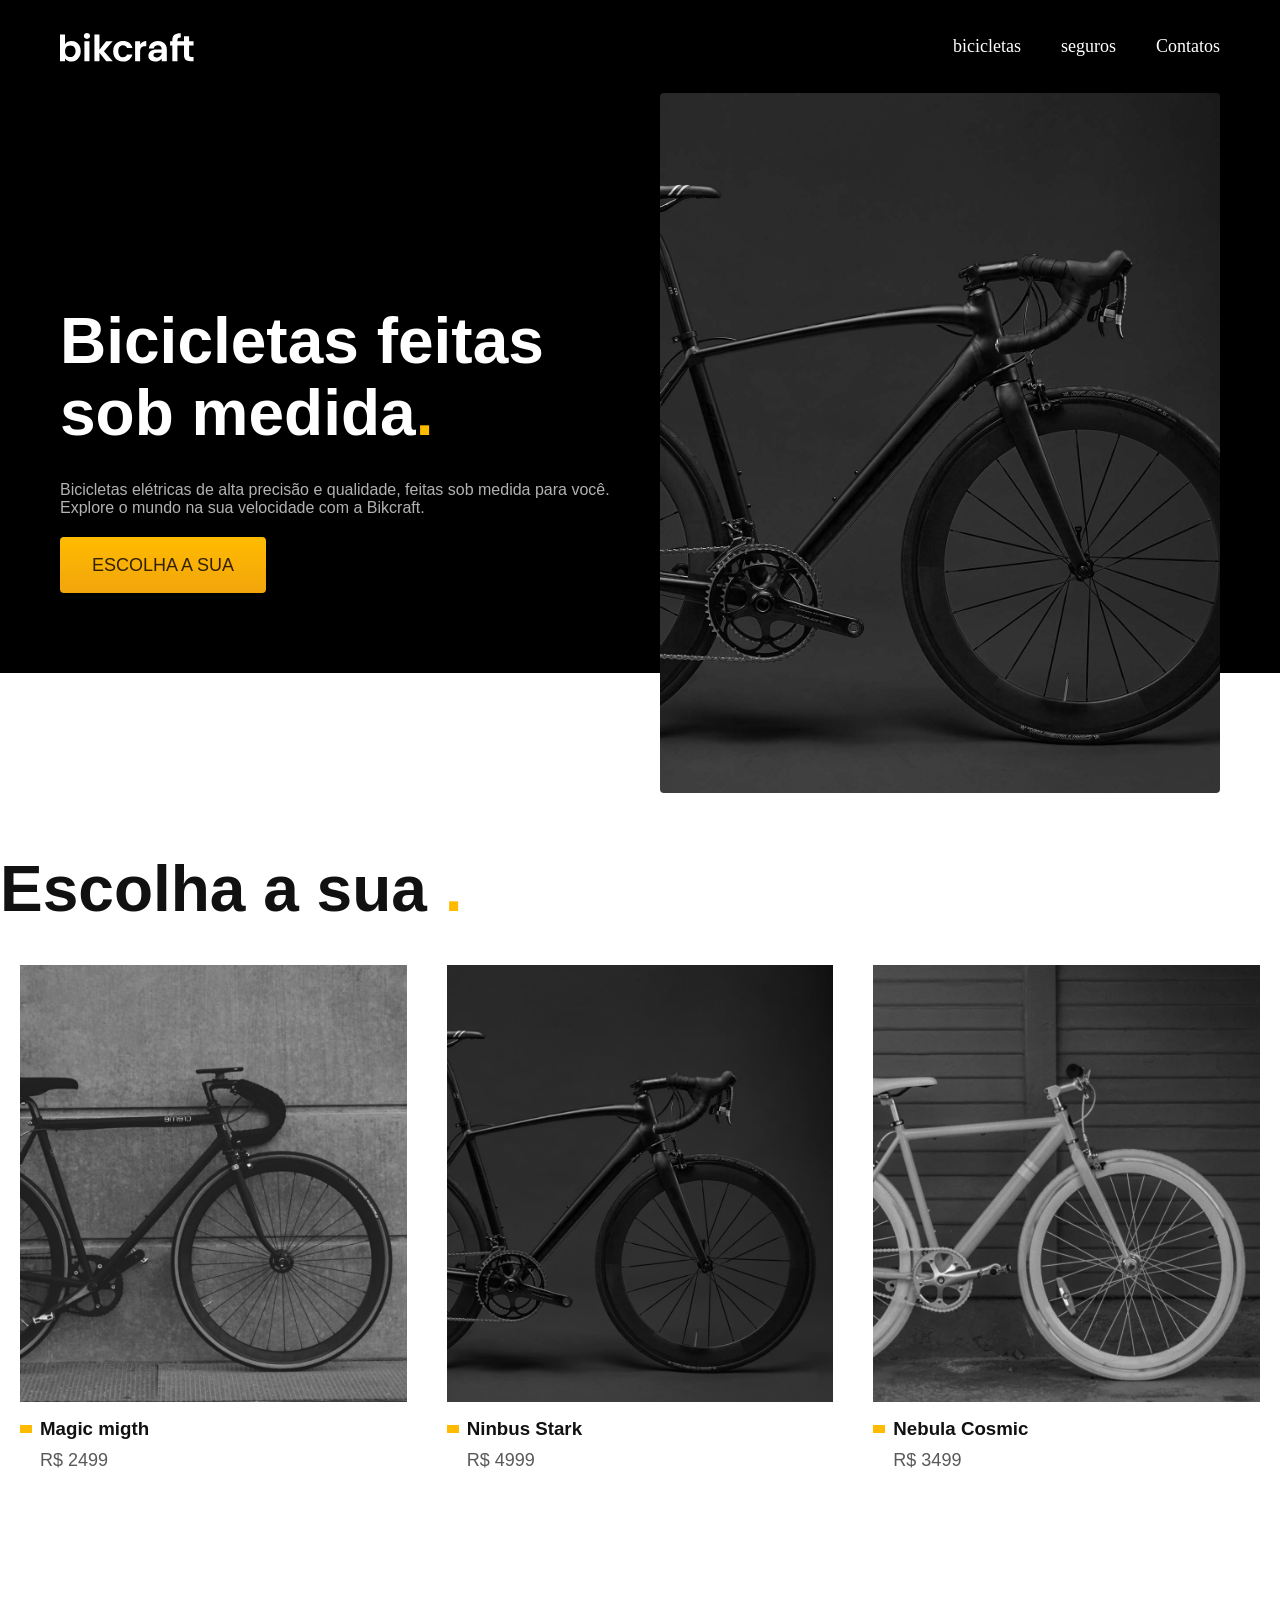
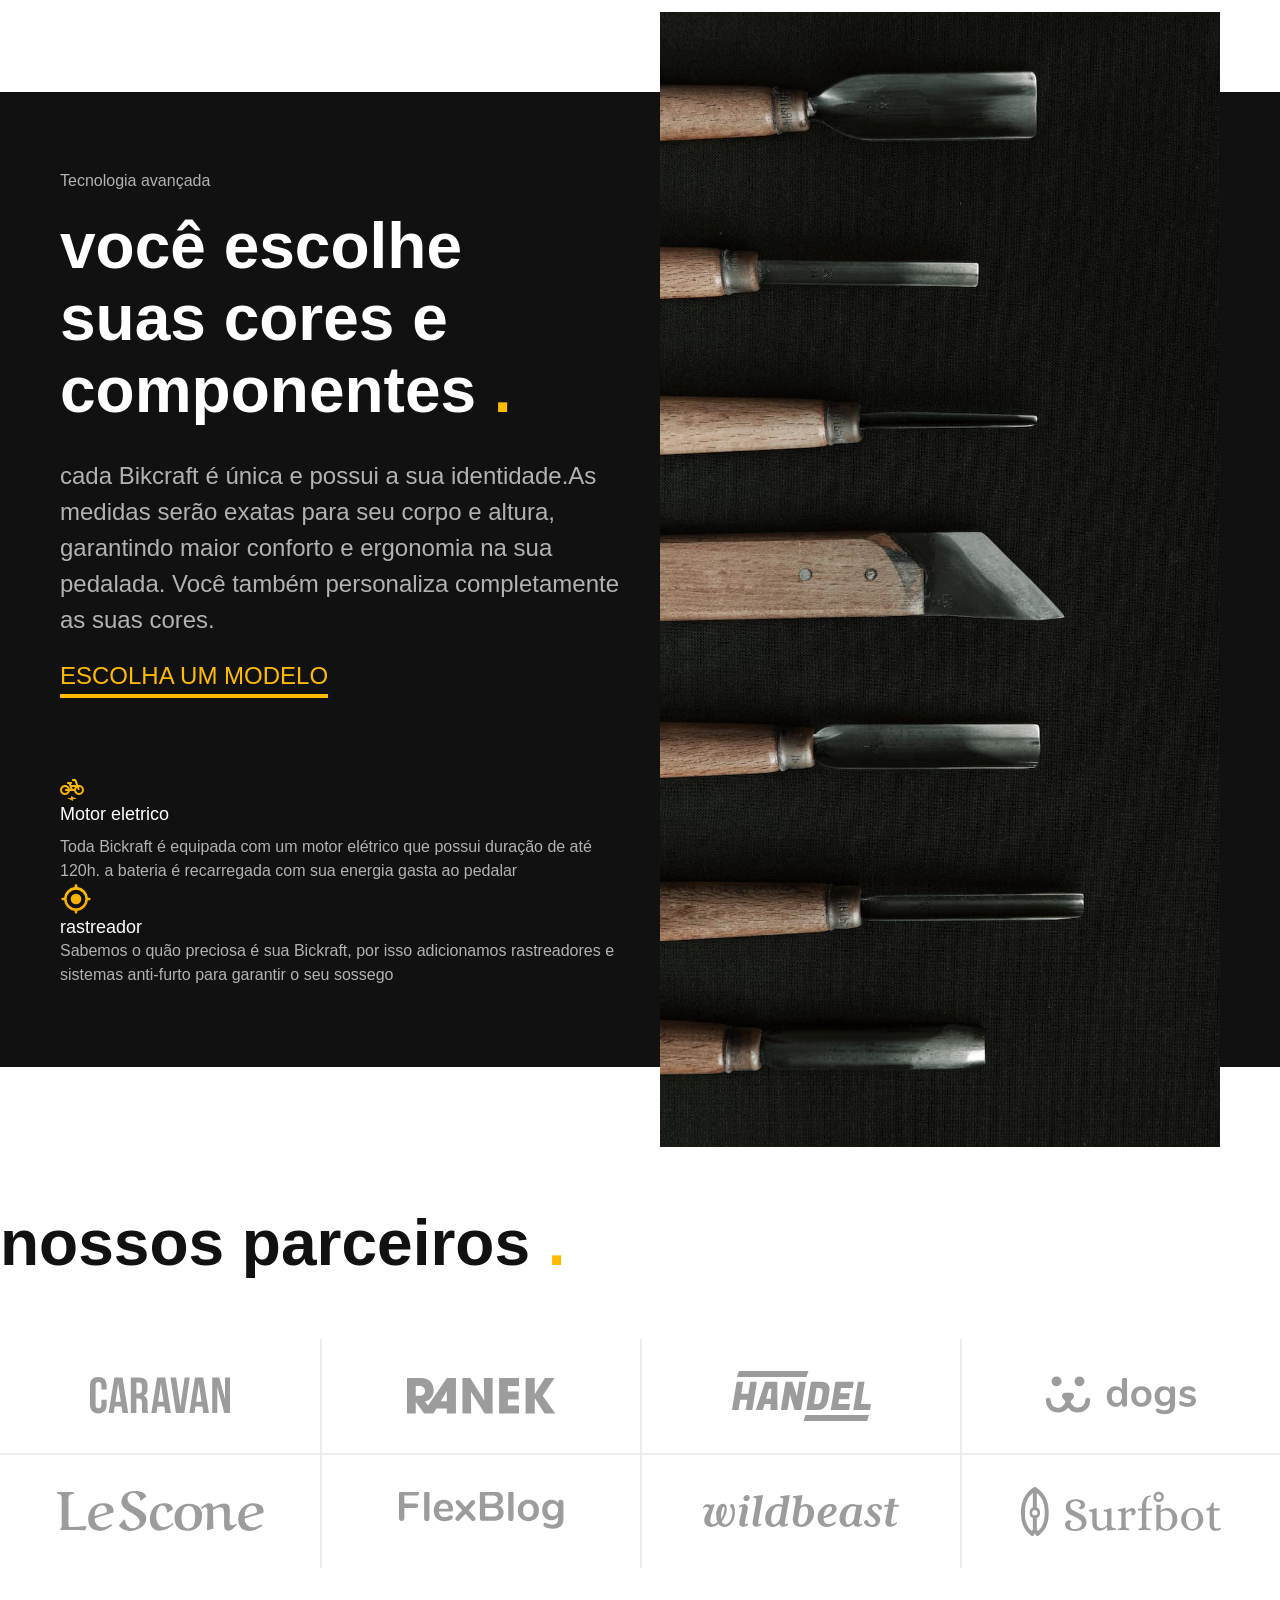
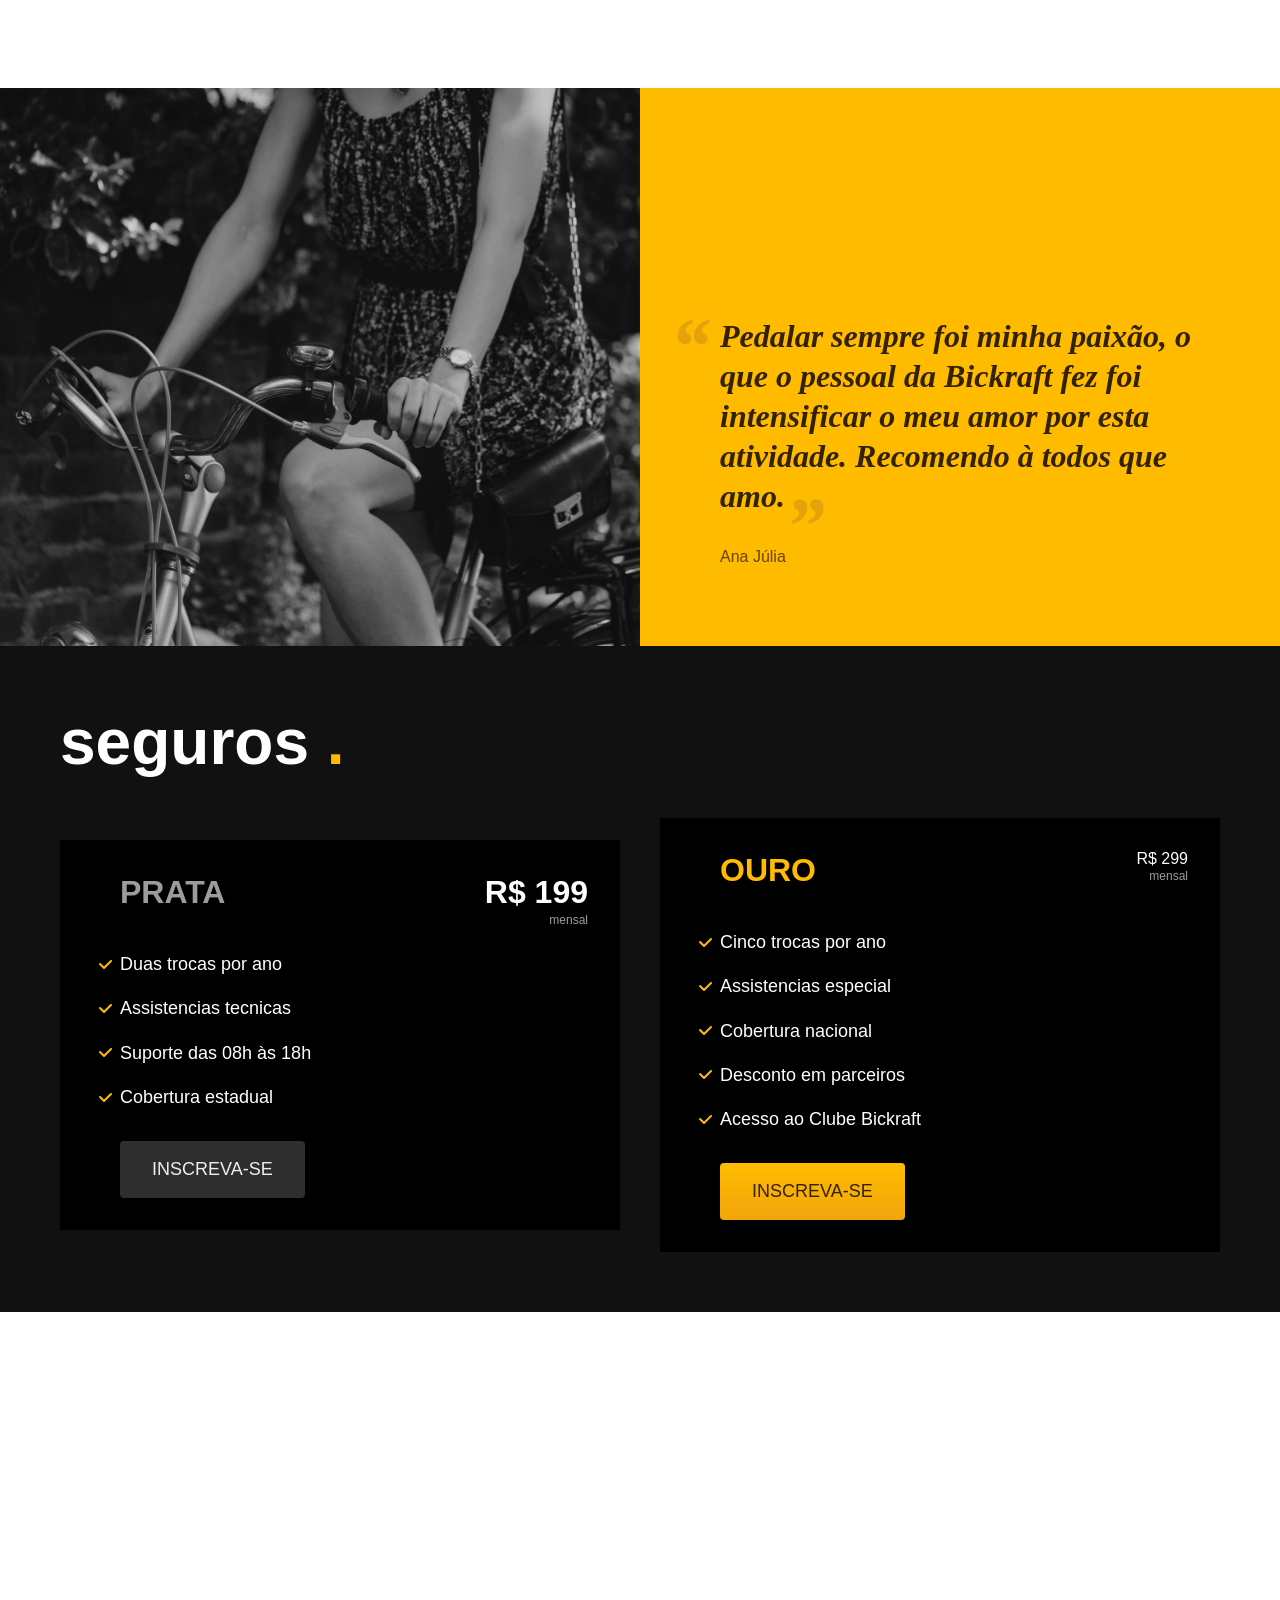
==== commit eaf6dd8f: "finalizando aula 1017" ====
--- a/HTML&CSS-Completo/index.html
+++ b/HTML&CSS-Completo/index.html
@@ -129,6 +129,35 @@
 
     </div>
   </section>
+
+  <article class="seguro-bg">
+    <div class="seguro container">
+      <h2 class="font-1-xxl cor-0">seguros <span class="cor-p1">.</span></h2>
+      <div class="seguros-item">
+        <h3 class="font-1-xl  cor-6"> PRATA</h3>
+        <span class="font-1-xl cor-0">R$ 199<span class="font-1-xs cor-6">mensal</span></span>
+        <ul class="font-2-m cor-0">
+          <li>Duas trocas por ano</li>
+          <li>Assistencias tecnicas</li>
+          <li>Suporte das 08h às 18h</li>
+          <li>Cobertura estadual</li>
+        </ul>
+        <a class="botao secundario" href="./orcamento.html">Inscreva-se</a>
+      </div>
+      <div class="seguros-item">
+        <h3 class="font-1-xl  cor-p1"> OURO</h3>
+        <span class="font-1--xl cor-0">R$ 299<span class="font-1-xs cor-6">mensal</span></span>
+        <ul class="font-2-m cor-0">
+          <li>Cinco trocas por ano</li>
+          <li>Assistencias especial</li>
+          <li>Cobertura nacional</li>
+          <li>Desconto em parceiros</li>
+          <li> Acesso ao Clube Bickraft</li>
+        </ul>
+        <a class="botao" href="./orcamento.html">Inscreva-se</a>
+      </div>
+    </div>
+  </article>
 </body>
 
 </html>
--- a/HTML&CSS-Completo/Css/style.css
+++ b/HTML&CSS-Completo/Css/style.css
@@ -18,4 +18,7 @@
             /* bicicletas */
 @import "./bicicletas/bicicleta-lista.css";
 
+            /* segutos */
+ @import "./seguros/seguros.css";
 
+
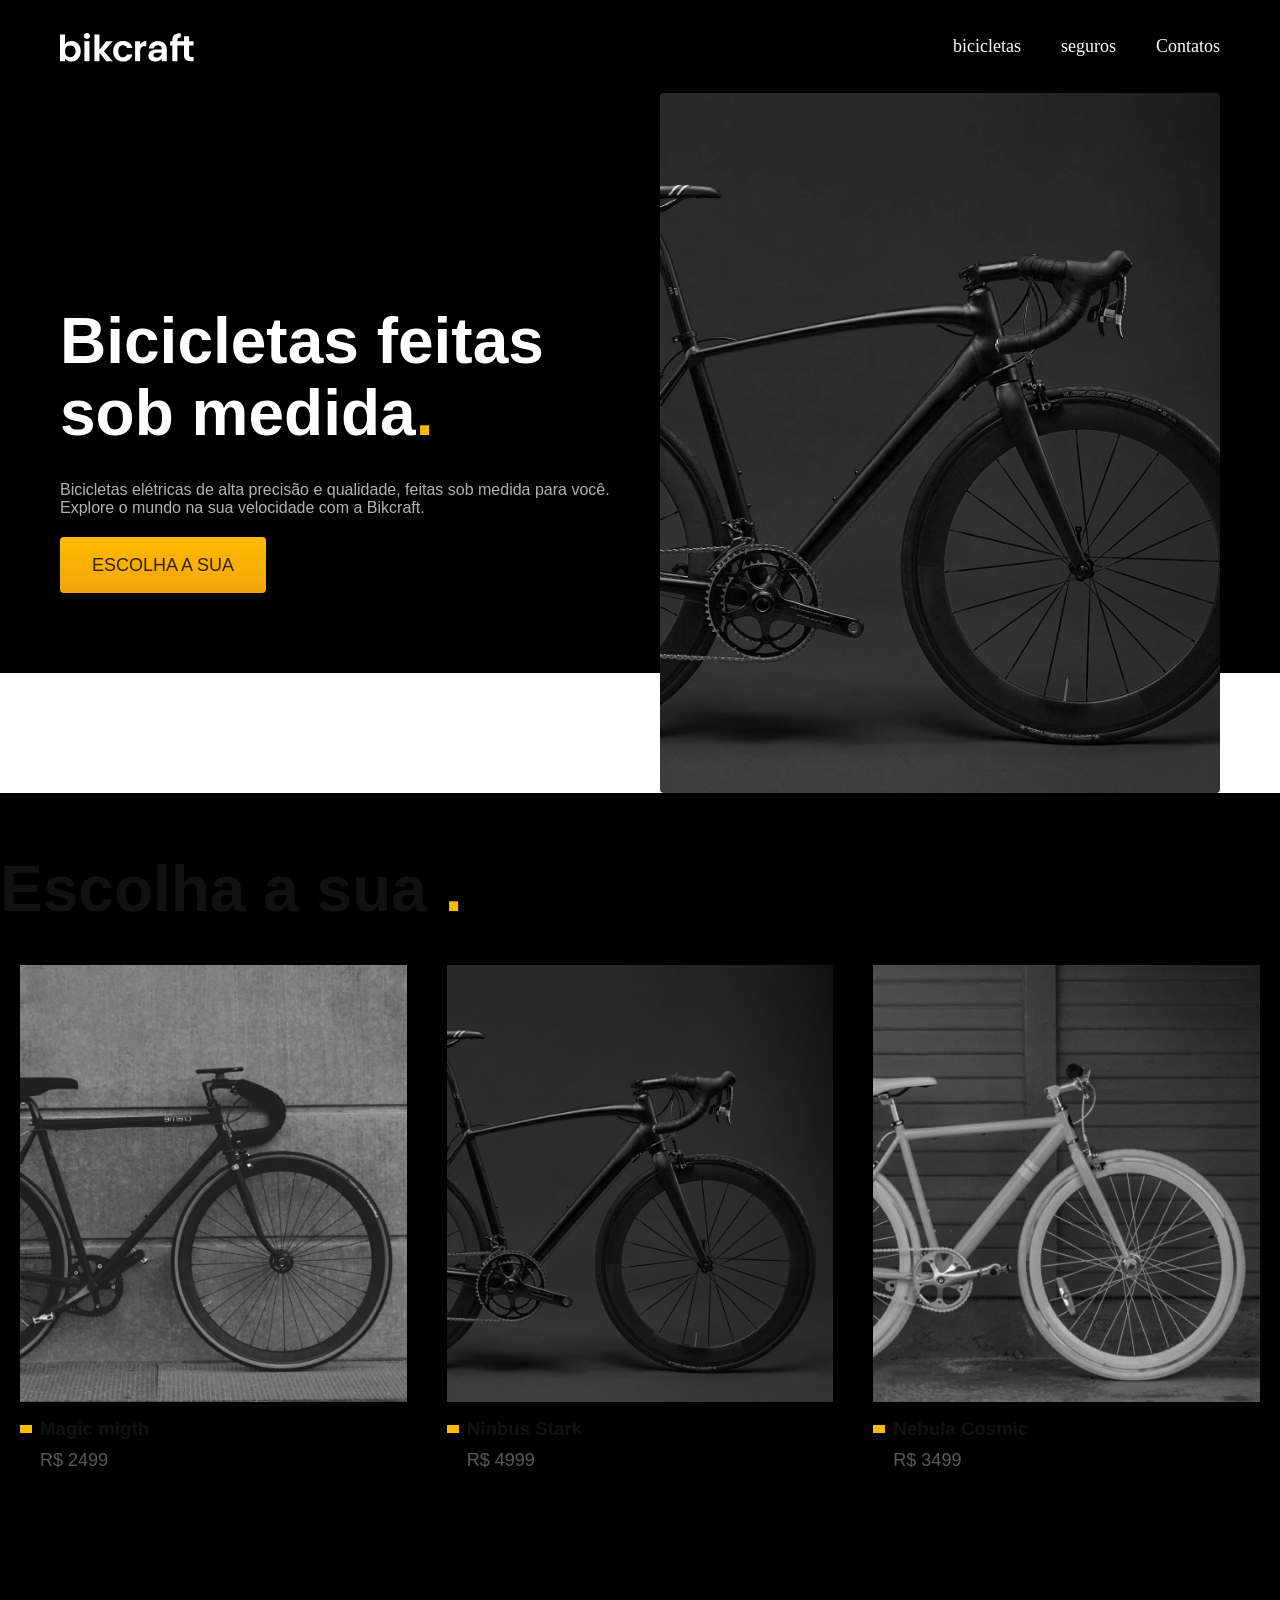
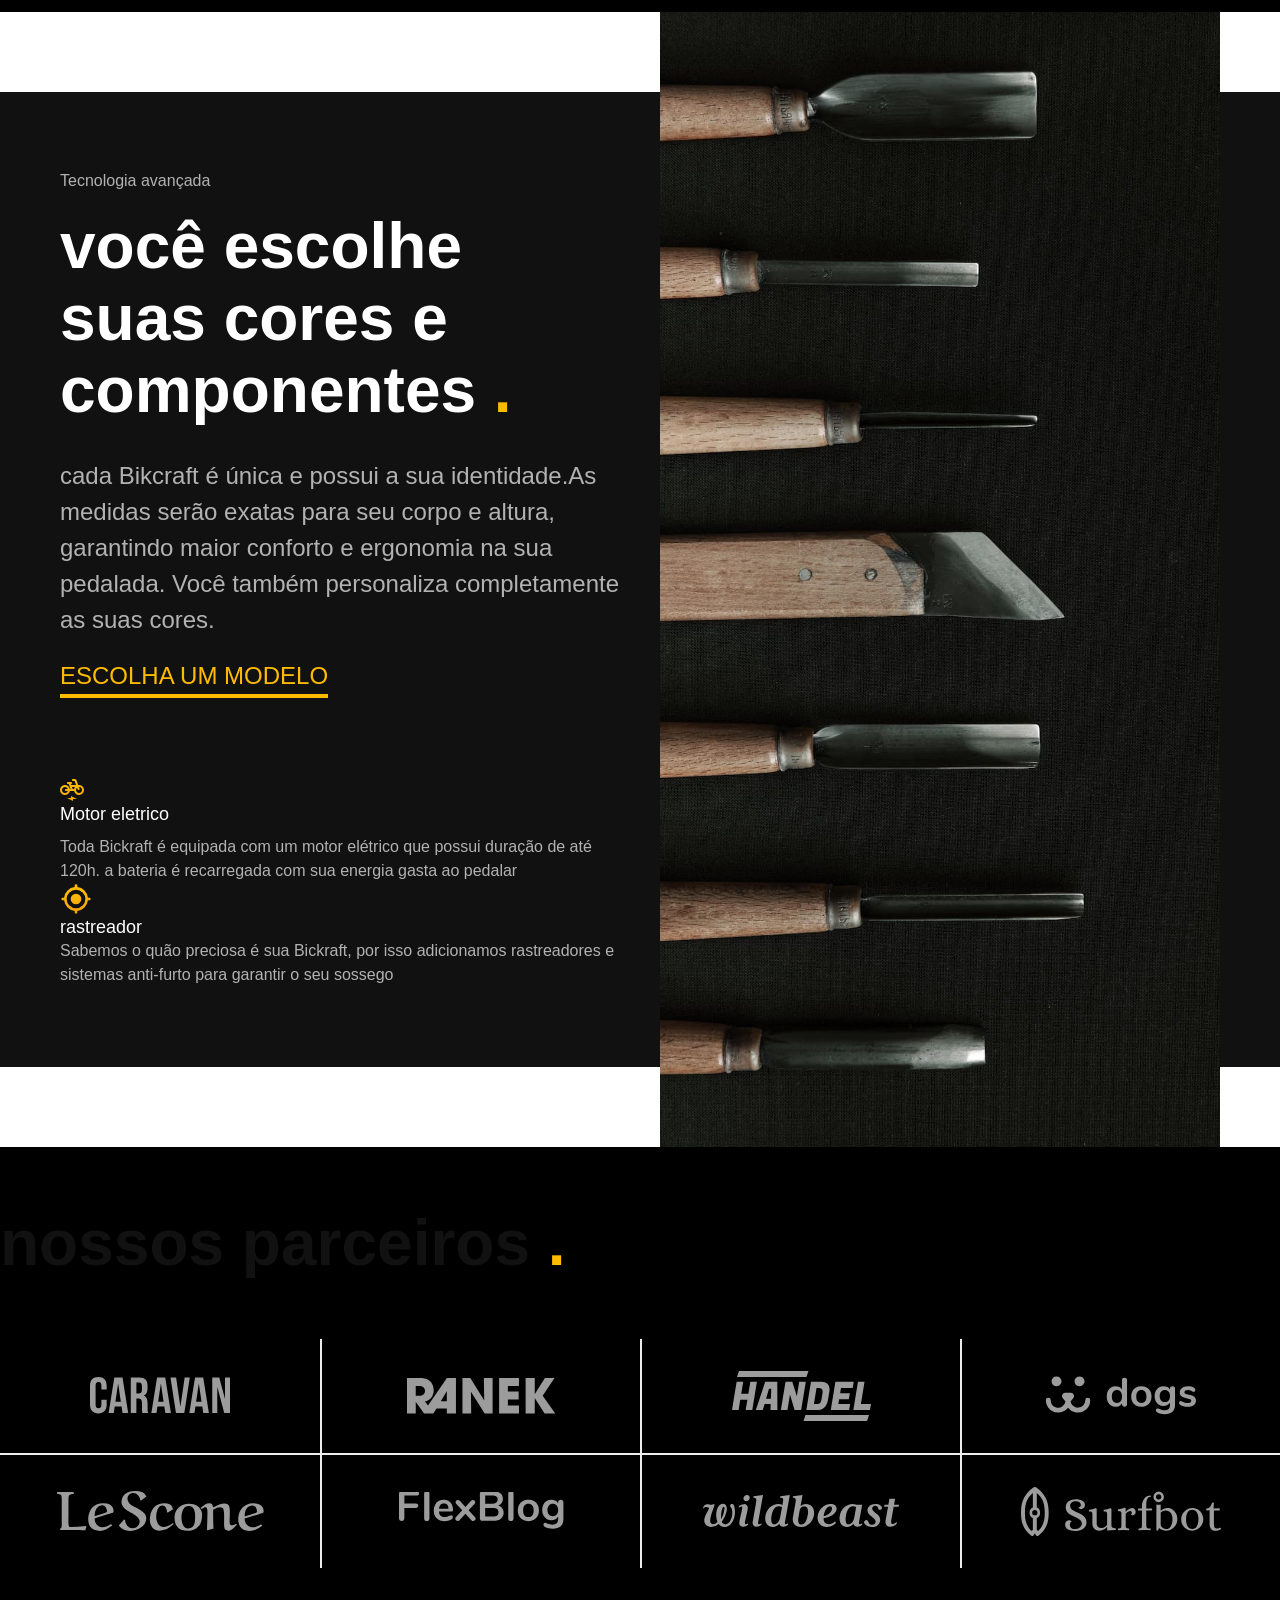
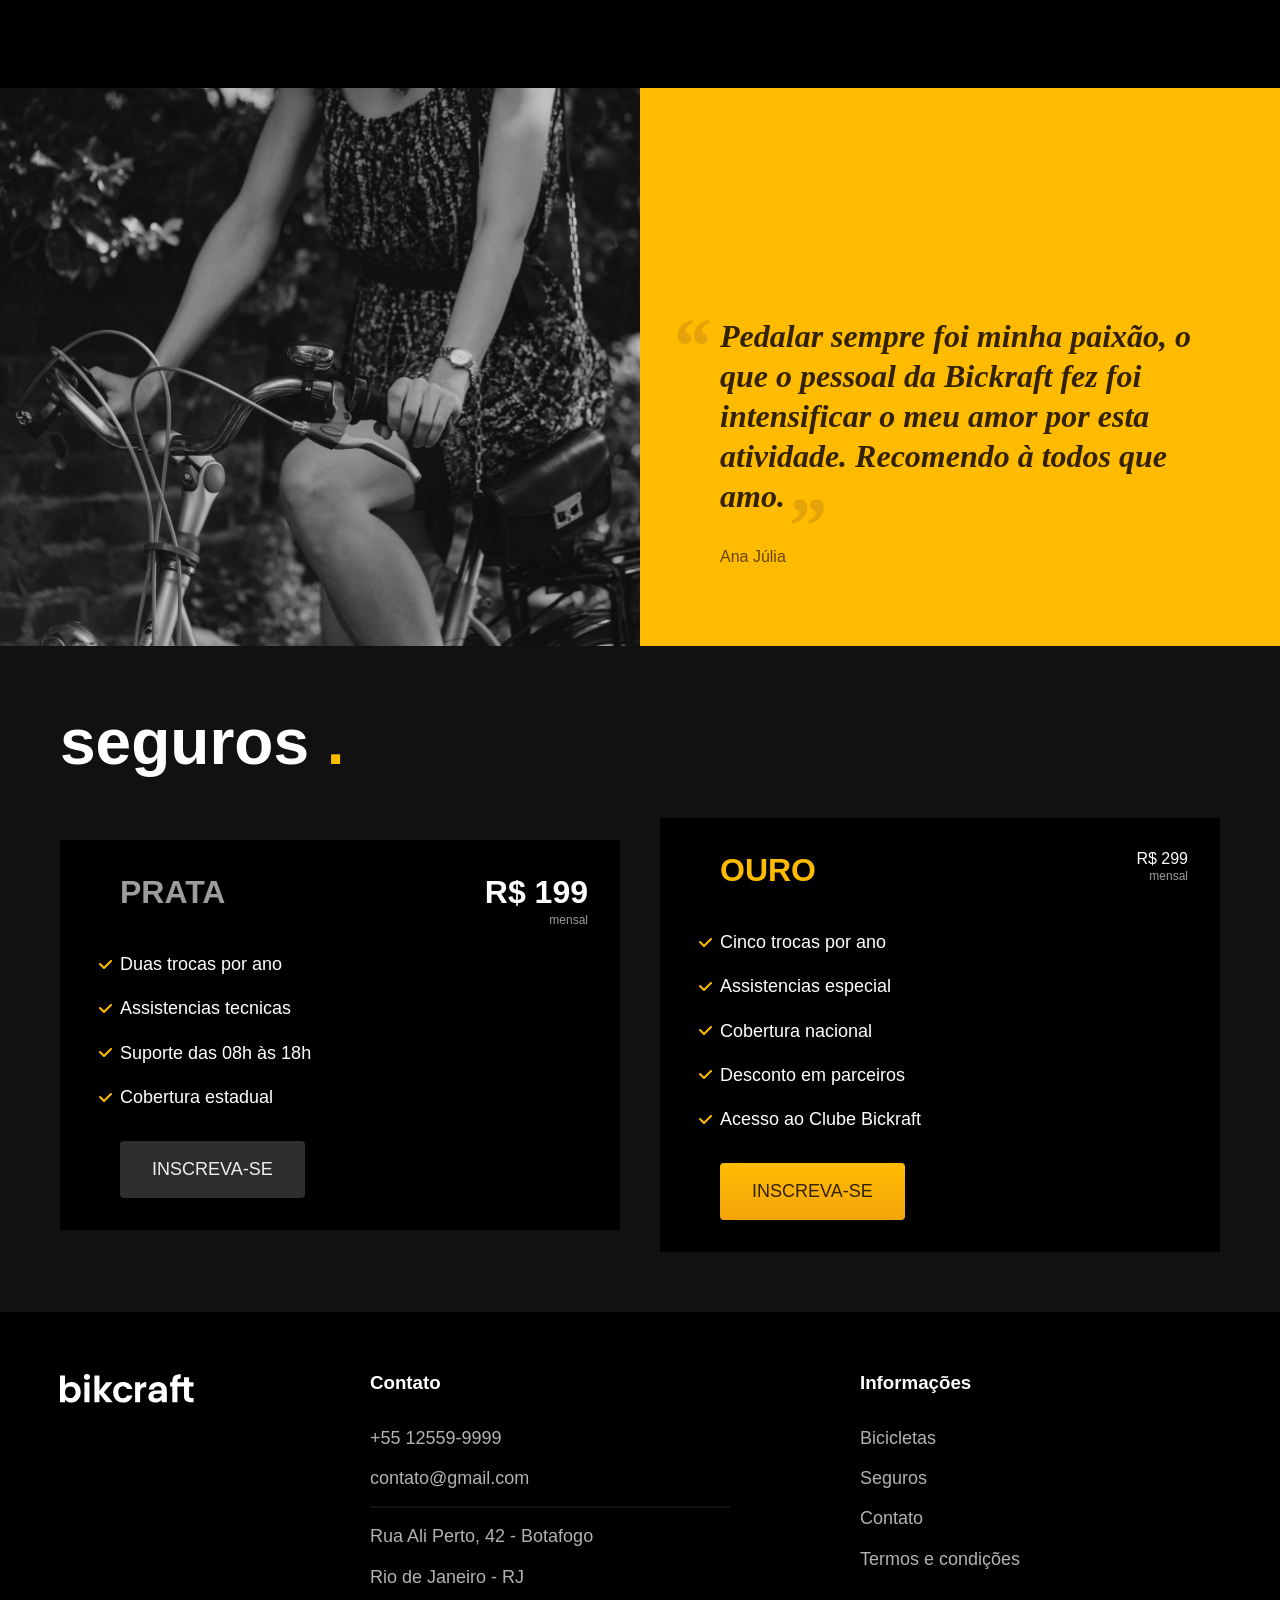
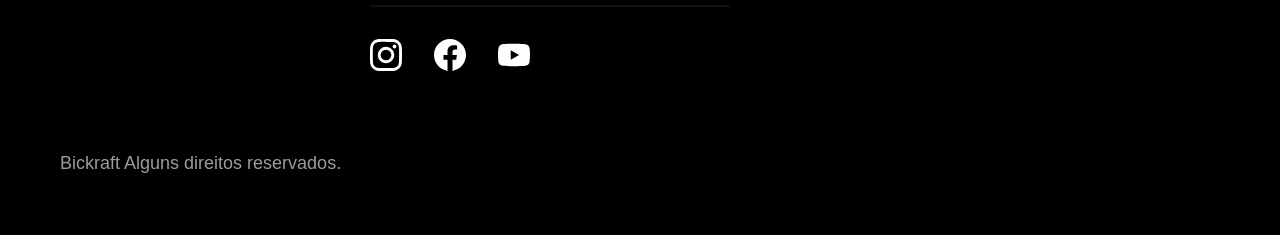
==== commit 07a2392d: "terminando footer" ====
--- a/HTML&CSS-Completo/index.html
+++ b/HTML&CSS-Completo/index.html
@@ -158,6 +158,44 @@
       </div>
     </div>
   </article>
+
+  <footer class="footer-bg">
+    <div class="footer container">
+      <img src="./img/bikcraft.svg" alt="Bickraft">
+      <div class="footer-contato">
+        <h3 class="font-2-1-b cor-0">Contato</h3>
+        <ul class="font-2-m cor-5">
+          <li><a href="tel:+55125599999">+55 12559-9999</a></li>
+          <li><a href="mailto:contato@gmail.com">contato@gmail.com</a></li>
+          <li>Rua Ali Perto, 42 - Botafogo</li>
+          <li>Rio de Janeiro - RJ</li>
+        </ul>
+        <div class="footer-redes">
+          <a href="./">
+            <img src="./img/redes/instagram.svg" alt="">
+          </a>
+          <a href="./">
+            <img src="./img/redes/facebook.svg" alt="facebook">
+          </a>
+          <a href="./">
+            <img src="./img/redes/youtube.svg" alt="youtube">
+          </a>
+        </div>
+      </div>
+      <div class="footer-informacoes">
+        <h3 class="font-2-1-b cor-0">Informações</h3>
+        <nav>
+          <ul class="font-1-m cor-5">
+            <li><a href="./bicicletas.html"></a>Bicicletas</li>
+            <li><a href="./seguros.html"></a>Seguros</li>
+            <li><a href="./contato.html"></a>Contato</li>
+            <li><a href="termos.html"></a>Termos e condições</li>
+          </ul>
+        </nav>
+      </div>
+      <p class="footer-copy font-2-m cor-6">Bickraft Alguns direitos reservados.</p>
+    </div>
+  </footer>
 </body>
 
 </html>
--- a/HTML&CSS-Completo/Css/style.css
+++ b/HTML&CSS-Completo/Css/style.css
@@ -3,22 +3,21 @@
 @import "./ultilidades/cores.css";
 
 
-          /* header  */
+/* header  */
 @import "./global/header.css";
+@import "./global/footer.css";
 
-          /* ultilidade  */
+/* ultilidade  */
 @import "./ultilidades/componentes.css";
 
-            /* home */
+/* home */
 @import "./home/introducao.css";
 @import "./home/tecnologia.css";
 @import "./home/parceiros.css";
 @import "./home/depoimento.css";
 
-            /* bicicletas */
+/* bicicletas */
 @import "./bicicletas/bicicleta-lista.css";
 
-            /* segutos */
- @import "./seguros/seguros.css";
-
-
+/* segutos */
+@import "./seguros/seguros.css";
